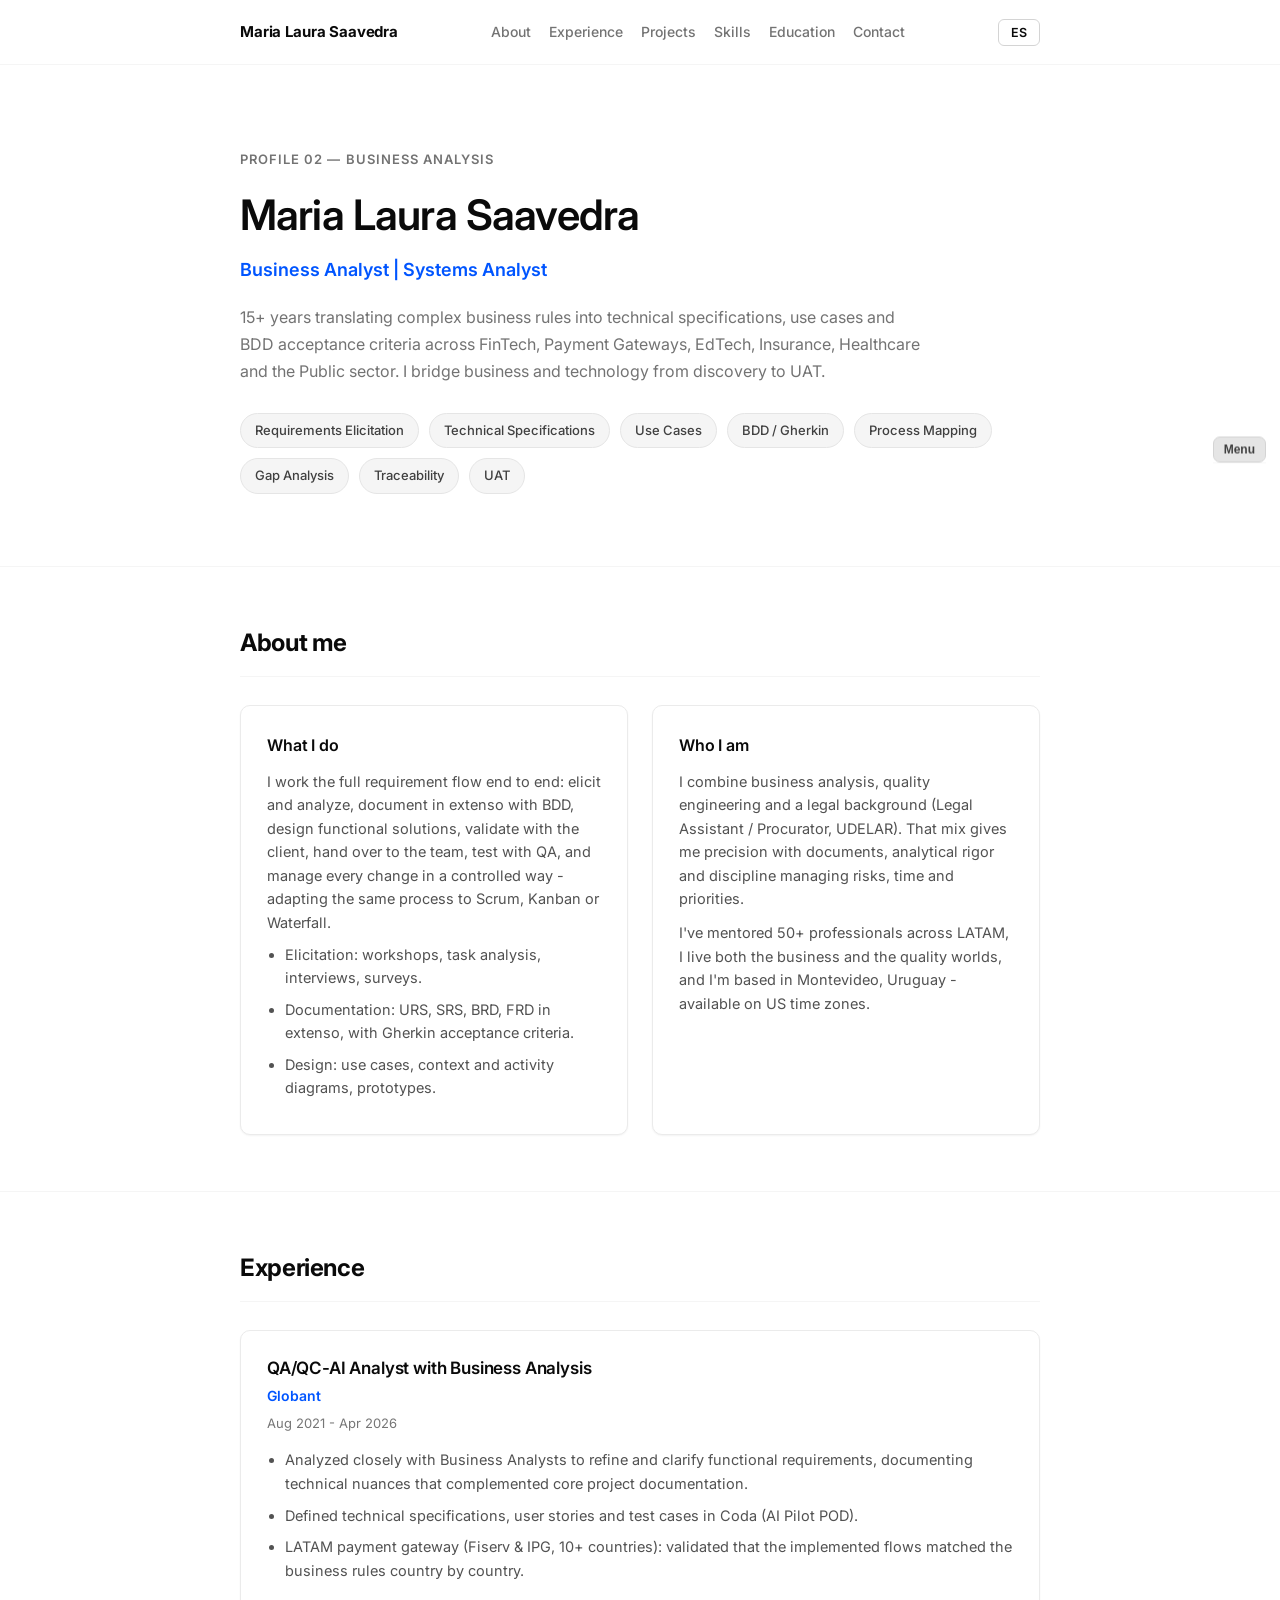
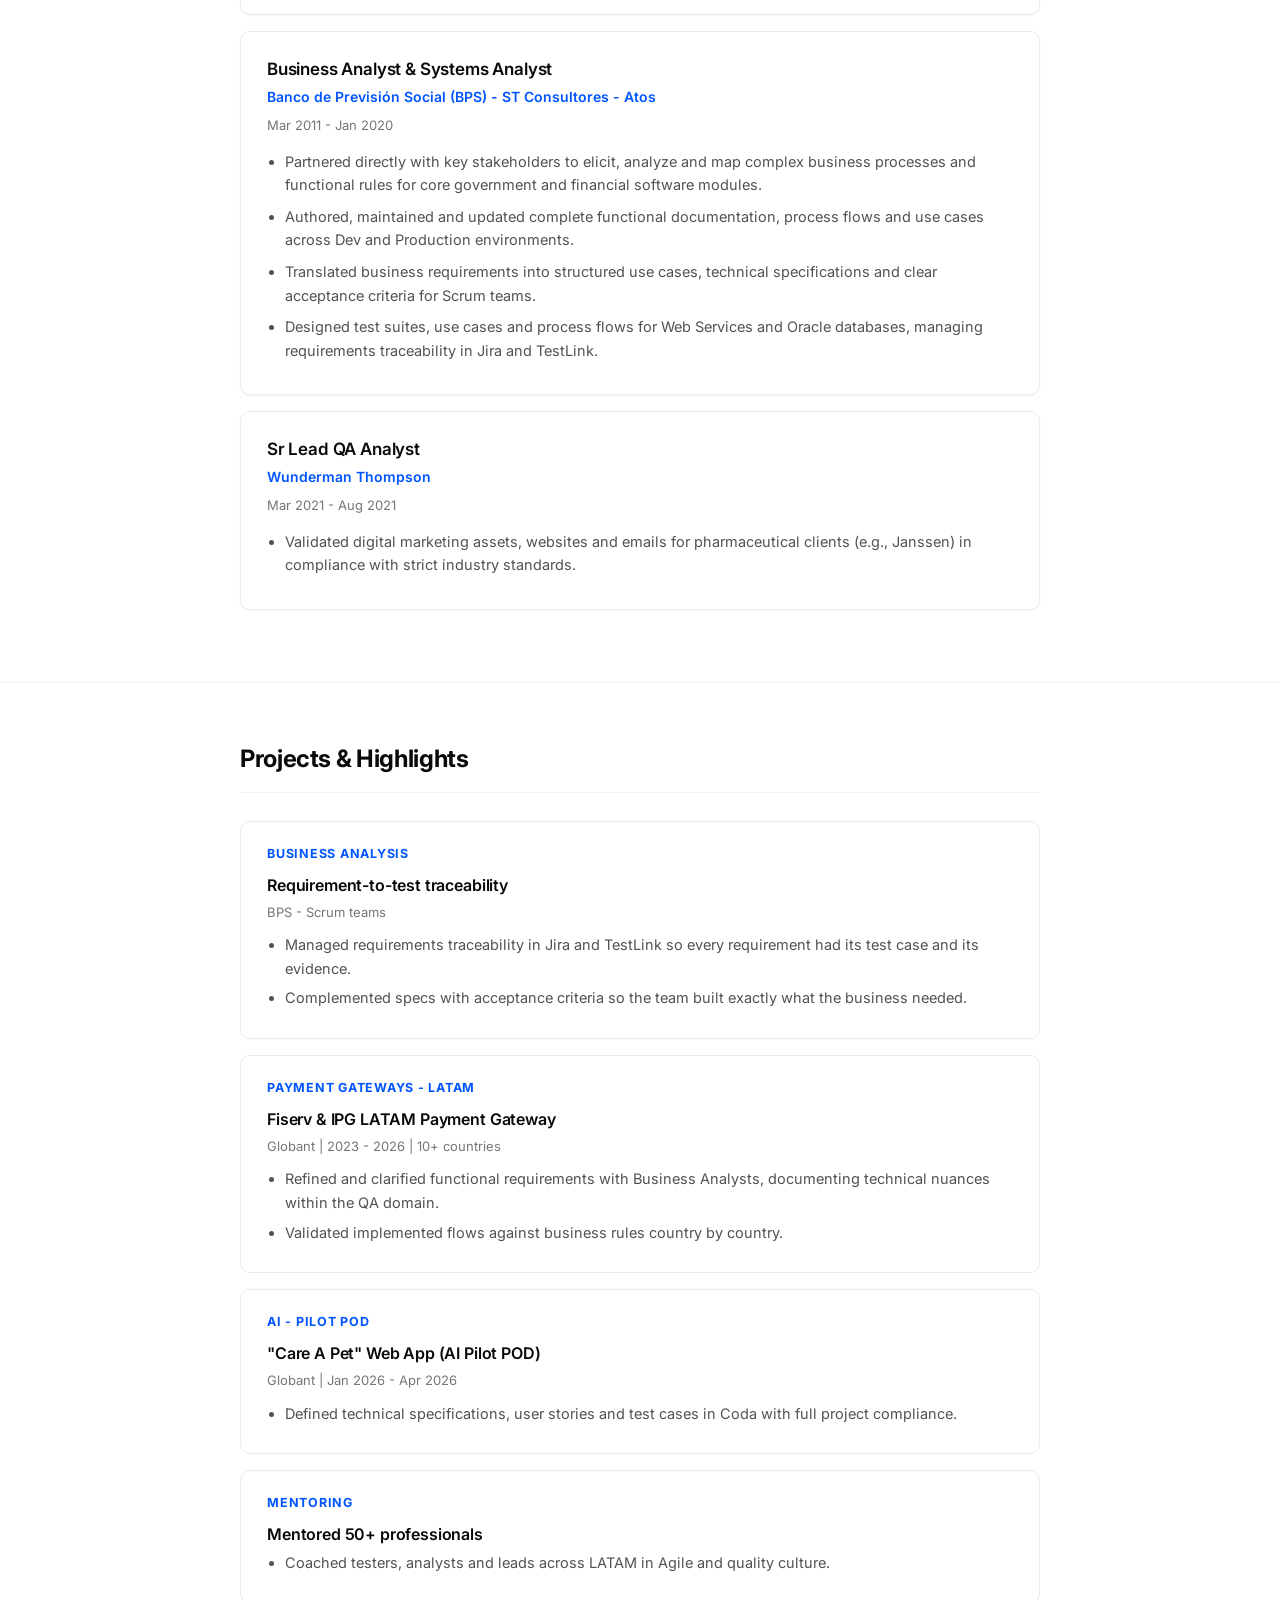
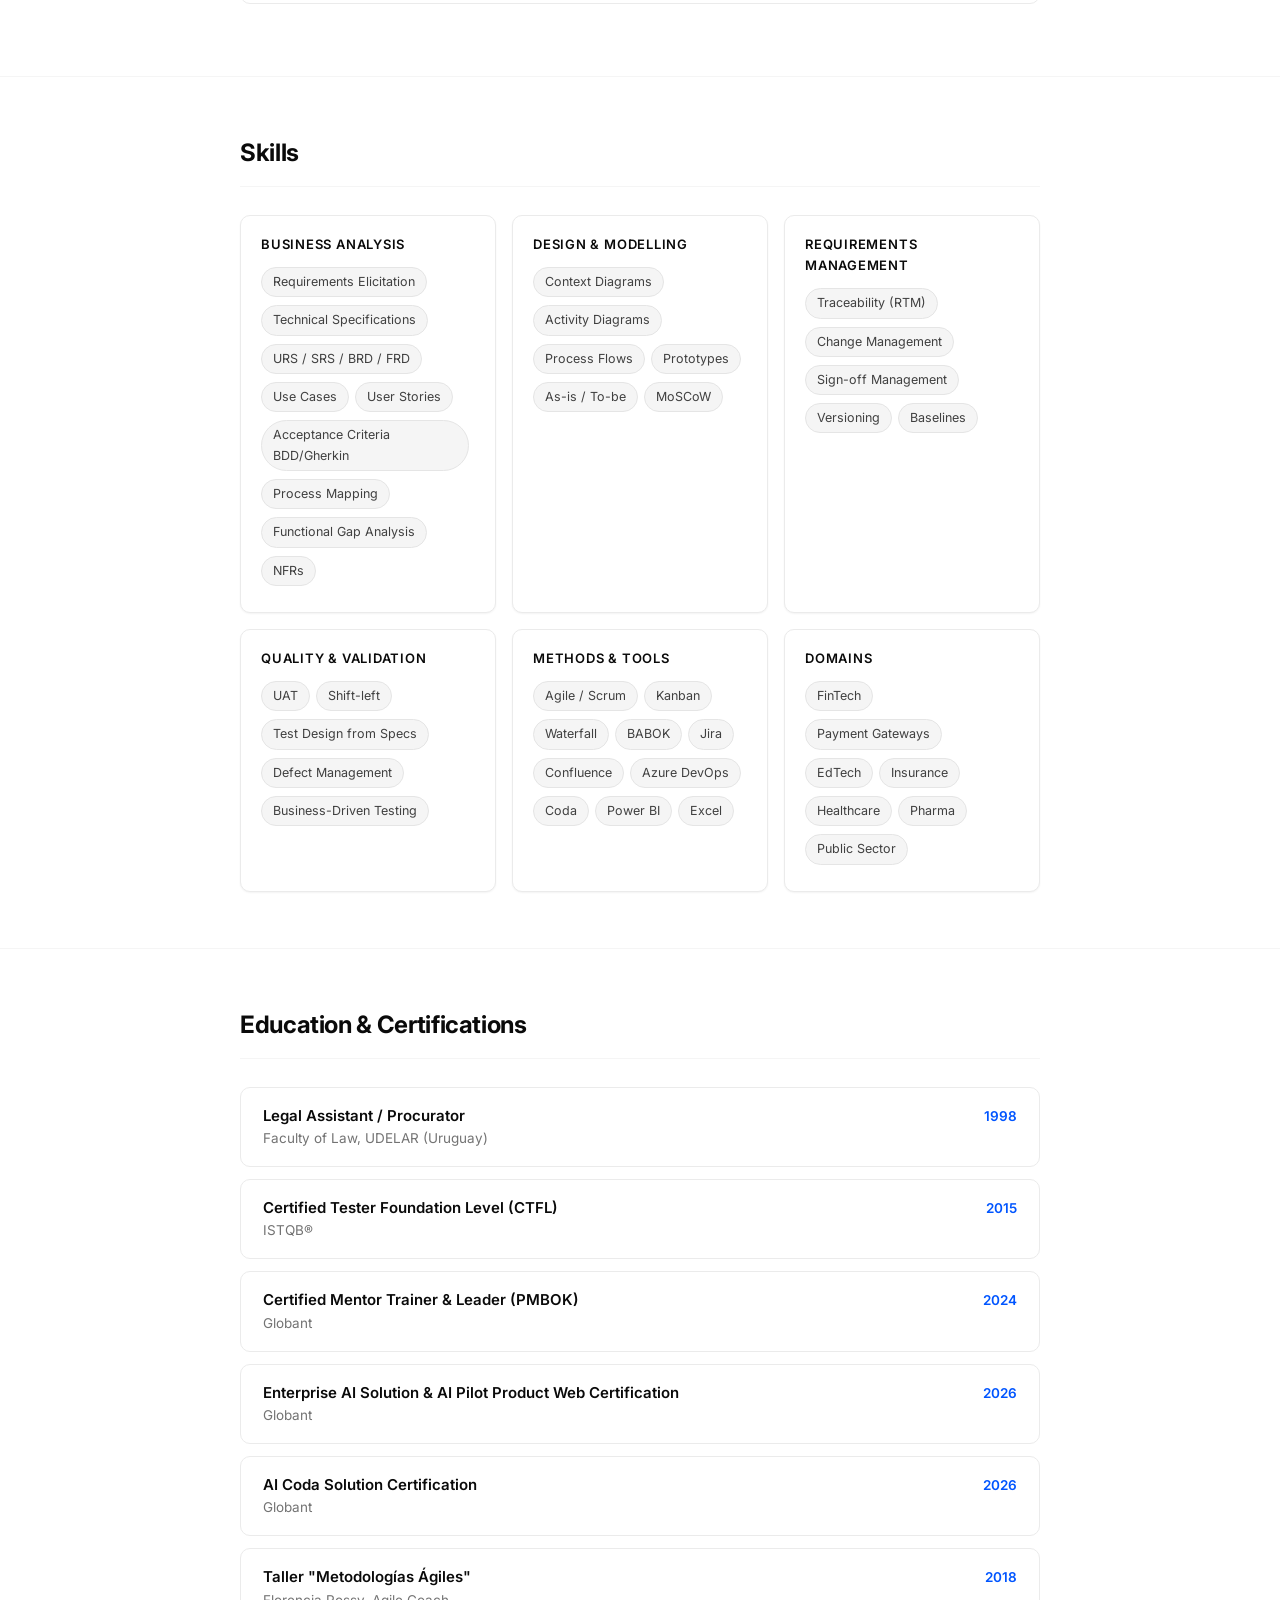
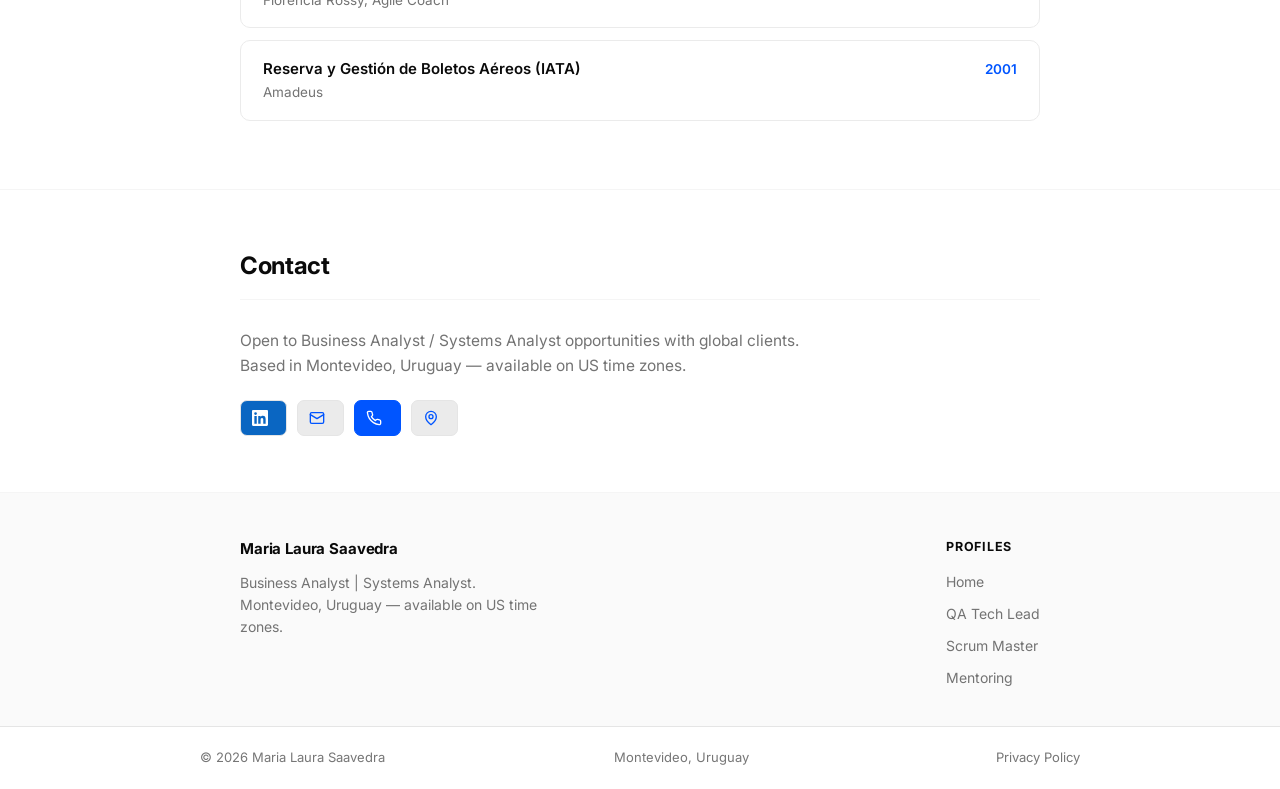
==== ba.html @ e7f3c7e1 "Portfolio: nueva web (rediseño Yrkan, nav flotante, privacy policy)" ====
<!DOCTYPE html>
<html lang="en">
<head>
<meta charset="UTF-8">
<meta name="viewport" content="width=device-width, initial-scale=1.0">
<title>Maria Laura Saavedra - Business Analyst</title>
<meta name="description" content="Business Analyst &amp; Systems Analyst with 15+ years. Requirements elicitation, technical specifications, use cases, BDD acceptance criteria, process mapping. FinTech, insurance, public sector.">
<link rel="preconnect" href="https://fonts.googleapis.com">
<link rel="preconnect" href="https://fonts.gstatic.com" crossorigin>
<link href="https://fonts.googleapis.com/css2?family=Inter:wght@400;500;600;700;800&display=swap" rel="stylesheet">
<link rel="stylesheet" href="styles.css">
</head>
<body>

<nav>
  <div class="container">
    <a class="logo" href="index.html">Maria Laura Saavedra</a>
    <div class="nav-links">
      <a href="#about"><span class="en">About</span><span class="es">Sobre mí</span></a>
      <a href="#experience"><span class="en">Experience</span><span class="es">Experiencia</span></a>
      <a href="#projects"><span class="en">Projects</span><span class="es">Proyectos</span></a>
      <a href="#skills"><span class="en">Skills</span><span class="es">Habilidades</span></a>
      <a href="#education"><span class="en">Education</span><span class="es">Educación</span></a>
      <a href="#contact"><span class="en">Contact</span><span class="es">Contacto</span></a>
    </div>
    <button class="lang-btn" id="langBtn" onclick="toggleLang()">ES</button>
  </div>
</nav>

<header class="hero">
  <div class="container">
    <span class="hero-label en">Profile 02 &mdash; Business Analysis</span>
    <span class="hero-label es">Perfil 02 &mdash; Análisis de Negocio</span>
    <h1>Maria Laura Saavedra</h1>
    <div class="role">Business Analyst | Systems Analyst</div>
    <p class="en">15+ years translating complex business rules into technical specifications, use cases and BDD acceptance criteria across FinTech, Payment Gateways, EdTech, Insurance, Healthcare and the Public sector. I bridge business and technology from discovery to UAT.</p>
    <p class="es">15+ años traduciendo reglas de negocio complejas en especificaciones técnicas, casos de uso y criterios de aceptación BDD en FinTech, Pasarelas de Pago, EdTech, Seguros, Salud y Sector Público. Soy el puente entre el negocio y la tecnología, del discovery a la UAT.</p>
    <div class="chips">
      <span class="chip">Requirements Elicitation</span>
      <span class="chip">Technical Specifications</span>
      <span class="chip">Use Cases</span>
      <span class="chip">BDD / Gherkin</span>
      <span class="chip">Process Mapping</span>
      <span class="chip">Gap Analysis</span>
      <span class="chip">Traceability</span>
      <span class="chip">UAT</span>
    </div>
  </div>
</header>

<section id="about">
  <div class="container">
    <h2 class="en">About me</h2><h2 class="es">Sobre mí</h2>
    <div class="about-grid">
      <div class="about-card">
        <h3 class="en">What I do</h3><h3 class="es">Qué hago</h3>
        <p class="en">I work the full requirement flow end to end: elicit and analyze, document in extenso with BDD, design functional solutions, validate with the client, hand over to the team, test with QA, and manage every change in a controlled way - adapting the same process to Scrum, Kanban or Waterfall.</p>
        <p class="es">Trabajo el flujo completo del requisito: elicito y analizo, documento en extenso con BDD, diseño soluciones funcionales, valido con el cliente, entrego al equipo, pruebo con QA y gestiono cada cambio de forma controlada - adaptando el proceso a Scrum, Kanban o Waterfall.</p>
        <ul>
          <li class="en">Elicitation: workshops, task analysis, interviews, surveys.</li>
          <li class="es">Elicitación: workshops, task analysis, entrevistas, encuestas.</li>
          <li class="en">Documentation: URS, SRS, BRD, FRD in extenso, with Gherkin acceptance criteria.</li>
          <li class="es">Documentación: URS, SRS, BRD, FRD en extenso, con criterios de aceptación Gherkin.</li>
          <li class="en">Design: use cases, context and activity diagrams, prototypes.</li>
          <li class="es">Diseño: casos de uso, diagramas de contexto y actividad, prototipos.</li>
        </ul>
      </div>
      <div class="about-card">
        <h3 class="en">Who I am</h3><h3 class="es">Quién soy</h3>
        <p class="en">I combine business analysis, quality engineering and a legal background (Legal Assistant / Procurator, UDELAR). That mix gives me precision with documents, analytical rigor and discipline managing risks, time and priorities.</p>
        <p class="es">Combino análisis de negocio, ingeniería de calidad y formación legal (Asistente / Procurador, UDELAR). Esa mezcla me da precisión con la documentación, rigor analítico y disciplina para gestionar riesgos, tiempos y prioridades.</p>
        <p class="en" style="margin-top:10px;">I've mentored 50+ professionals across LATAM, I live both the business and the quality worlds, and I'm based in Montevideo, Uruguay - available on US time zones.</p>
        <p class="es" style="margin-top:10px;">He mentorado a 50+ profesionales en LATAM, vivo los mundos del negocio y de la calidad, y estoy en Montevideo, Uruguay - disponible en horarios de EE.UU.</p>
      </div>
    </div>
  </div>
</section>

<section id="experience">
  <div class="container">
    <h2 class="en">Experience</h2><h2 class="es">Experiencia</h2>

    <div class="job">
      <h3 class="en">QA/QC-AI Analyst with Business Analysis</h3><h3 class="es">QA/QC-AI Analyst con Análisis de Negocio</h3>
      <div class="co">Globant</div>
      <div class="date">Aug 2021 - Apr 2026</div>
      <ul>
        <li class="en">Analyzed closely with Business Analysts to refine and clarify functional requirements, documenting technical nuances that complemented core project documentation.</li>
        <li class="es">Analicé junto a los Business Analysts para refinar y clarificar requisitos funcionales, documentando matices técnicos que complementaban la documentación central del proyecto.</li>
        <li class="en">Defined technical specifications, user stories and test cases in Coda (AI Pilot POD).</li>
        <li class="es">Definí especificaciones técnicas, user stories y casos de prueba en Coda (AI Pilot POD).</li>
        <li class="en">LATAM payment gateway (Fiserv &amp; IPG, 10+ countries): validated that the implemented flows matched the business rules country by country.</li>
        <li class="es">Pasarela de pagos LATAM (Fiserv &amp; IPG, 10+ países): validé que los flujos implementados coincidieran con las reglas de negocio país por país.</li>
      </ul>
    </div>

    <div class="job">
      <h3 class="en">Business Analyst &amp; Systems Analyst</h3><h3 class="es">Business Analyst &amp; Systems Analyst</h3>
      <div class="co">Banco de Previsi&oacute;n Social (BPS) - ST Consultores - Atos</div>
      <div class="date">Mar 2011 - Jan 2020</div>
      <ul>
        <li class="en">Partnered directly with key stakeholders to elicit, analyze and map complex business processes and functional rules for core government and financial software modules.</li>
        <li class="es">Trabajé directamente con stakeholders clave para elicitar, analizar y mapear procesos de negocio y reglas funcionales de módulos core gubernamentales y financieros.</li>
        <li class="en">Authored, maintained and updated complete functional documentation, process flows and use cases across Dev and Production environments.</li>
        <li class="es">Redacté, mantuve y actualicé documentación funcional completa, flujos de proceso y casos de uso en ambientes de Desarrollo y Producción.</li>
        <li class="en">Translated business requirements into structured use cases, technical specifications and clear acceptance criteria for Scrum teams.</li>
        <li class="es">Traduje requisitos de negocio en casos de uso estructurados, especificaciones técnicas y criterios de aceptación claros para equipos Scrum.</li>
        <li class="en">Designed test suites, use cases and process flows for Web Services and Oracle databases, managing requirements traceability in Jira and TestLink.</li>
        <li class="es">Diseñé suites de pruebas, casos de uso y flujos para Web Services y Oracle, gestionando la trazabilidad de requisitos en Jira y TestLink.</li>
      </ul>
    </div>

    <div class="job">
      <h3 class="en">Sr Lead QA Analyst</h3><h3 class="es">Sr Lead QA Analyst</h3>
      <div class="co">Wunderman Thompson</div>
      <div class="date">Mar 2021 - Aug 2021</div>
      <ul>
        <li class="en">Validated digital marketing assets, websites and emails for pharmaceutical clients (e.g., Janssen) in compliance with strict industry standards.</li>
        <li class="es">Validé assets de marketing digital, sitios y emails para clientes farmacéuticos (ej. Janssen) cumpliendo estándares estrictos de la industria.</li>
      </ul>
    </div>
  </div>
</section>

<section id="projects">
  <div class="container">
    <h2 class="en">Projects &amp; Highlights</h2><h2 class="es">Proyectos y logros</h2>

    <div class="proj">
      <div class="tag en">Business Analysis</div><div class="tag es">Análisis de negocio</div>
      <h3 class="en">Requirement-to-test traceability</h3><h3 class="es">Trazabilidad requisito-prueba</h3>
      <div class="meta en">BPS - Scrum teams</div><div class="meta es">BPS - equipos Scrum</div>
      <ul>
        <li class="en">Managed requirements traceability in Jira and TestLink so every requirement had its test case and its evidence.</li>
        <li class="es">Gestioné la trazabilidad de requisitos en Jira y TestLink para que cada requisito tuviera su caso de prueba y su evidencia.</li>
        <li class="en">Complemented specs with acceptance criteria so the team built exactly what the business needed.</li>
        <li class="es">Complementé las especificaciones con criterios de aceptación para que el equipo construyera exactamente lo que el negocio necesitaba.</li>
      </ul>
    </div>

    <div class="proj">
      <div class="tag en">Payment Gateways - LATAM</div><div class="tag es">Pasarelas de Pago - LATAM</div>
      <h3>Fiserv &amp; IPG LATAM Payment Gateway</h3>
      <div class="meta en">Globant | 2023 - 2026 | 10+ countries</div><div class="meta es">Globant | 2023 - 2026 | 10+ países</div>
      <ul>
        <li class="en">Refined and clarified functional requirements with Business Analysts, documenting technical nuances within the QA domain.</li>
        <li class="es">Refiné y clarifiqué requisitos funcionales con los Business Analysts, documentando matices técnicos desde el dominio QA.</li>
        <li class="en">Validated implemented flows against business rules country by country.</li>
        <li class="es">Validé los flujos implementados contra las reglas de negocio país por país.</li>
      </ul>
    </div>

    <div class="proj">
      <div class="tag en">AI - Pilot POD</div><div class="tag es">IA - Pilot POD</div>
      <h3>"Care A Pet" Web App (AI Pilot POD)</h3>
      <div class="meta en">Globant | Jan 2026 - Apr 2026</div><div class="meta es">Globant | Ene 2026 - Abr 2026</div>
      <ul>
        <li class="en">Defined technical specifications, user stories and test cases in Coda with full project compliance.</li>
        <li class="es">Definí especificaciones técnicas, user stories y casos de prueba en Coda con compliance completo del proyecto.</li>
      </ul>
    </div>

    <div class="proj">
      <div class="tag en">Mentoring</div><div class="tag es">Mentoría</div>
      <h3 class="en">Mentored 50+ professionals</h3><h3 class="es">50+ profesionales mentorados</h3>
      <ul>
        <li class="en">Coached testers, analysts and leads across LATAM in Agile and quality culture.</li>
        <li class="es">Coaché testers, analistas y líderes en LATAM en cultura Agile y de calidad.</li>
      </ul>
    </div>
  </div>
</section>

<section id="skills">
  <div class="container">
    <h2 class="en">Skills</h2><h2 class="es">Habilidades</h2>
    <div class="skills-grid">
      <div class="skill-card">
        <h3 class="en">Business Analysis</h3><h3 class="es">Análisis de negocio</h3>
        <span>Requirements Elicitation</span><span>Technical Specifications</span><span>URS / SRS / BRD / FRD</span><span>Use Cases</span><span>User Stories</span><span>Acceptance Criteria BDD/Gherkin</span><span>Process Mapping</span><span>Functional Gap Analysis</span><span>NFRs</span>
      </div>
      <div class="skill-card">
        <h3 class="en">Design &amp; Modelling</h3><h3 class="es">Diseño y modelado</h3>
        <span>Context Diagrams</span><span>Activity Diagrams</span><span>Process Flows</span><span>Prototypes</span><span>As-is / To-be</span><span>MoSCoW</span>
      </div>
      <div class="skill-card">
        <h3 class="en">Requirements Management</h3><h3 class="es">Gestión de requisitos</h3>
        <span>Traceability (RTM)</span><span>Change Management</span><span>Sign-off Management</span><span>Versioning</span><span>Baselines</span>
      </div>
      <div class="skill-card">
        <h3 class="en">Quality &amp; Validation</h3><h3 class="es">Calidad y validación</h3>
        <span>UAT</span><span>Shift-left</span><span>Test Design from Specs</span><span>Defect Management</span><span>Business-Driven Testing</span>
      </div>
      <div class="skill-card">
        <h3 class="en">Methods &amp; Tools</h3><h3 class="es">Métodos y herramientas</h3>
        <span>Agile / Scrum</span><span>Kanban</span><span>Waterfall</span><span>BABOK</span><span>Jira</span><span>Confluence</span><span>Azure DevOps</span><span>Coda</span><span>Power BI</span><span>Excel</span>
      </div>
      <div class="skill-card">
        <h3 class="en">Domains</h3><h3 class="es">Dominios</h3>
        <span>FinTech</span><span>Payment Gateways</span><span>EdTech</span><span>Insurance</span><span>Healthcare</span><span>Pharma</span><span>Public Sector</span>
      </div>
    </div>
  </div>
</section>

<section id="education">
  <div class="container">
    <h2 class="en">Education &amp; Certifications</h2><h2 class="es">Educación y certificaciones</h2>
    <div class="edu">
      <div><div class="name">Legal Assistant / Procurator</div><div class="detail en">Faculty of Law, UDELAR (Uruguay)</div><div class="detail es">Facultad de Derecho, UDELAR (Uruguay)</div></div>
      <div class="date">1998</div>
    </div>
    <div class="edu">
      <div><div class="name">Certified Tester Foundation Level (CTFL)</div><div class="detail">ISTQB&reg;</div></div>
      <div class="date">2015</div>
    </div>
    <div class="edu">
      <div><div class="name">Certified Mentor Trainer &amp; Leader (PMBOK)</div><div class="detail">Globant</div></div>
      <div class="date">2024</div>
    </div>
    <div class="edu">
      <div><div class="name">Enterprise AI Solution &amp; AI Pilot Product Web Certification</div><div class="detail">Globant</div></div>
      <div class="date">2026</div>
    </div>
    <div class="edu">
      <div><div class="name">AI Coda Solution Certification</div><div class="detail">Globant</div></div>
      <div class="date">2026</div>
    </div>
    <div class="edu">
      <div><div class="name">Taller "Metodolog&iacute;as &Aacute;giles"</div><div class="detail">Florencia Rossy, Agile Coach</div></div>
      <div class="date">2018</div>
    </div>
    <div class="edu">
      <div><div class="name">Reserva y Gesti&oacute;n de Boletos A&eacute;reos (IATA)</div><div class="detail">Amadeus</div></div>
      <div class="date">2001</div>
    </div>
  </div>
</section>

<section id="contact" class="contact">
  <div class="container">
    <h2 class="en">Contact</h2><h2 class="es">Contacto</h2>
    <p class="en">Open to Business Analyst / Systems Analyst opportunities with global clients.<br>Based in Montevideo, Uruguay &mdash; available on US time zones.</p>
    <p class="es">Disponible para oportunidades de Business Analyst / Systems Analyst con clientes globales.<br>Vivo en Montevideo, Uruguay &mdash; disponible en horarios de EE.UU.</p>
    <div class="contact-row">
      <a class="citem linkedin" href="https://www.linkedin.com/in/maria-laura-saavedra-rodriguez-45029432/" target="_blank" rel="noopener" title="LinkedIn" aria-label="LinkedIn"><svg class="btn-icon" viewBox="0 0 24 24" fill="currentColor" aria-hidden="true"><path d="M20.45 20.45h-3.55v-5.57c0-1.33-.03-3.04-1.85-3.04-1.86 0-2.14 1.45-2.14 2.94v5.67H9.36V9h3.41v1.56h.05c.47-.9 1.63-1.85 3.36-1.85 3.6 0 4.27 2.37 4.27 5.45v6.29zM5.34 7.43a2.06 2.06 0 1 1 0-4.12 2.06 2.06 0 0 1 0 4.12zM7.12 20.45H3.55V9h3.57v11.45zM22.22 0H1.77C.79 0 0 .77 0 1.72v20.55C0 23.23.79 24 1.77 24h20.45c.98 0 1.78-.77 1.78-1.73V1.72C24 .77 23.2 0 22.22 0z"/></svg></a>
      <a class="citem icon" href="mailto:saalaura@gmail.com" title="saalaura@gmail.com" aria-label="Email"><svg class="btn-icon" viewBox="0 0 24 24" fill="none" stroke="currentColor" stroke-width="2" stroke-linecap="round" stroke-linejoin="round" aria-hidden="true"><rect x="2" y="4" width="20" height="16" rx="2"/><path d="m22 7-10 6L2 7"/></svg></a>
      <a class="citem icon blue" href="tel:+59897496335" title="+598 97 496 335" aria-label="Phone"><svg class="btn-icon" viewBox="0 0 24 24" fill="none" stroke="currentColor" stroke-width="2" stroke-linecap="round" stroke-linejoin="round" aria-hidden="true"><path d="M22 16.92v3a2 2 0 0 1-2.18 2 19.79 19.79 0 0 1-8.63-3.07 19.5 19.5 0 0 1-6-6 19.79 19.79 0 0 1-3.07-8.67A2 2 0 0 1 4.11 2h3a2 2 0 0 1 2 1.72c.13.96.36 1.9.7 2.81a2 2 0 0 1-.45 2.11L8.09 9.91a16 16 0 0 0 6 6l1.27-1.27a2 2 0 0 1 2.11-.45c.91.34 1.85.57 2.81.7A2 2 0 0 1 22 16.92z"/></svg></a>
      <a class="citem icon" href="https://www.google.com/maps/search/Montevideo,+Uruguay" target="_blank" rel="noopener" title="Montevideo, Uruguay" aria-label="Location"><svg class="btn-icon" viewBox="0 0 24 24" fill="none" stroke="currentColor" stroke-width="2" stroke-linecap="round" stroke-linejoin="round" aria-hidden="true"><path d="M20 10c0 6-8 12-8 12s-8-6-8-12a8 8 0 0 1 16 0Z"/><circle cx="12" cy="10" r="3"/></svg></a>
    </div>
  </div>
</section>

<footer>
  <div class="footer-grid">
    <div class="footer-brand">
      <div class="footer-logo">Maria Laura Saavedra</div>
      <p class="footer-desc">Business Analyst | Systems Analyst.<br>Montevideo, Uruguay &mdash; available on US time zones.</p>
    </div>
    <div class="footer-col">
      <div class="footer-col-heading"><span class="en">Profiles</span><span class="es">Perfiles</span></div>
      <a href="index.html"><span class="en">Home</span><span class="es">Inicio</span></a>
      <a href="qa-lead.html"><span class="en">QA Tech Lead</span><span class="es">QA Tech Lead</span></a>
      <a href="scrum-master.html"><span class="en">Scrum Master</span><span class="es">Scrum Master</span></a>
      <a href="mentoring.html"><span class="en">Mentoring</span><span class="es">Mentoría</span></a>
    </div>
  </div>
    </div>
  </div>
  <div class="footer-bottom">
    <div class="footer-bottom-inner">
      <span>&copy; <span id="year"></span> Maria Laura Saavedra</span>
      <span>Montevideo, Uruguay</span>
      <div class="footer-bottom-links">
        <a href="privacy.html"><span class="en">Privacy Policy</span><span class="es">Política de privacidad</span></a>
      </div>
    </div>
  </div>
</footer>

<script>
  document.getElementById('year').textContent = new Date().getFullYear();
  function toggleLang() {
    document.body.classList.toggle('es');
    document.getElementById('langBtn').textContent = document.body.classList.contains('es') ? 'EN' : 'ES';
  }
  document.getElementById('floatToggle').addEventListener('click', function () {
    document.getElementById('floatPanel').classList.toggle('open');
  });
</script>
<nav class="float-nav" aria-label="Quick nav">
  <button class="float-toggle" id="floatToggle" aria-label="Menu"><span class="en">Menu</span><span class="es">Menú</span></button>
  <div class="float-panel" id="floatPanel">
    <a href="index.html"><span class="en">Home</span><span class="es">Inicio</span></a>
    <a href="qa-lead.html">QA</a>
    <a href="ba.html">BA</a>
    <a href="scrum-master.html">SM</a>
    <a href="mentoring.html"><span class="en">Mentoring</span><span class="es">Mentoría</span></a>
  </div>
</nav>
</body>
</html>
---- styles.css ----
:root {
  --ink: #0a0a0a;
  --ink-90: #1a1a1a;
  --ink-80: #2d2d2d;
  --ink-70: #404040;
  --ink-60: #525252;
  --ink-50: #737373;
  --ink-40: #767676;
  --ink-30: #d4d4d4;
  --ink-20: #e5e5e5;
  --ink-15: #ebebeb;
  --ink-10: #f5f5f5;
  --ink-5: #fafafa;
  --white: #ffffff;
  --accent: #0055ff;
  --accent-hover: #0044dd;
  --max-width: 880px;
  --radius: 10px;
  --shadow-sm: 0 1px 2px 0 rgb(0 0 0 / 0.05);
  --shadow-md: 0 4px 6px -1px rgb(0 0 0 / 0.06);
  --shadow-lg: 0 10px 20px -4px rgb(0 0 0 / 0.08);
  --transition-fast: 150ms cubic-bezier(0.4, 0, 0.2, 1);
  --transition-base: 250ms cubic-bezier(0.4, 0, 0.2, 1);
}
* { margin: 0; padding: 0; box-sizing: border-box; }
html { scroll-behavior: smooth; -webkit-font-smoothing: antialiased; }
body {
  font-family: 'Inter', -apple-system, BlinkMacSystemFont, 'Segoe UI', Roboto, sans-serif;
  font-weight: 400;
  line-height: 1.625;
  color: var(--ink-80);
  background: var(--white);
  min-height: 100vh;
}
.container { max-width: var(--max-width); margin: 0 auto; padding: 0 40px; }

/* LANG TOGGLE */
.es { display: none !important; }
body.es .es { display: inline !important; }
body.es .en { display: none !important; }
body.es .en-only { display: none !important; }
body.es .es-only { display: inline !important; }
.es-only { display: none !important; }

/* NAV */
nav { position: sticky; top: 0; background: rgba(255,255,255,0.92); backdrop-filter: blur(8px); border-bottom: 1px solid var(--ink-10); z-index: 100; }
nav .container { display: flex; align-items: center; justify-content: space-between; height: 64px; gap: 12px; }
.logo { font-weight: 700; font-size: 15px; color: var(--ink); text-decoration: none; letter-spacing: -0.01em; }
.logo:hover { color: var(--accent); }
.nav-links { display: flex; align-items: center; gap: 18px; }
.nav-links a { color: var(--ink-50); text-decoration: none; font-size: 14px; font-weight: 500; transition: color var(--transition-fast); }
.nav-links a:hover { color: var(--ink); }
.nav-link-btn { color: var(--ink-50); text-decoration: none; font-size: 14px; font-weight: 500; transition: color var(--transition-fast); }
.nav-link-btn:hover { color: var(--accent); }
.lang-btn {
  background: transparent;
  color: var(--ink);
  border: 1px solid var(--ink-30);
  padding: 5px 12px;
  border-radius: 6px;
  font-family: inherit;
  font-weight: 600;
  font-size: 12.5px;
  letter-spacing: 0.02em;
  cursor: pointer;
  white-space: nowrap;
  transition: all var(--transition-fast);
}
.lang-btn:hover { border-color: var(--ink); }

/* HERO */
.hero { padding: 84px 0 72px; background: var(--white); color: var(--ink-80); }
.hero-label {
  display: block;
  font-size: 13px;
  font-weight: 600;
  letter-spacing: 0.08em;
  text-transform: uppercase;
  color: var(--ink-50);
  margin-bottom: 20px;
}
.hero h1 { font-size: clamp(30px, 5vw, 42px); font-weight: 600; line-height: 1.2; letter-spacing: -0.02em; color: var(--ink); margin-bottom: 14px; }
.hero .role { font-size: 18px; font-weight: 600; color: var(--accent); margin-bottom: 20px; }
.hero p { font-size: 16px; line-height: 1.7; color: var(--ink-50); max-width: 680px; }
.hero-proof { display: flex; align-items: center; gap: 20px; margin-top: 28px; flex-wrap: wrap; }
.hero-proof-stats { font-size: 13px; font-weight: 500; letter-spacing: 0.02em; color: var(--ink-40); }
.hero-proof-stats strong { color: var(--ink); font-weight: 600; }
.hero-proof-social { display: flex; gap: 16px; }
.hero-proof-social a { color: var(--ink-30); transition: color var(--transition-fast); display: inline-flex; }
.hero-proof-social a:hover { color: var(--ink); }
.hero .chips { margin-top: 28px; display: flex; flex-wrap: wrap; gap: 10px; }
.chip {
  background: var(--ink-10);
  border: 1px solid var(--ink-20);
  color: var(--ink-70);
  padding: 6px 14px;
  border-radius: 999px;
  font-size: 13px;
  font-weight: 500;
}

/* SECTIONS */
section { padding: 56px 0; border-top: 1px solid var(--ink-10); }
h2 {
  font-size: 24px;
  font-weight: 700;
  letter-spacing: -0.015em;
  color: var(--ink);
  margin-bottom: 28px;
  padding-bottom: 14px;
  border-bottom: 1px solid var(--ink-10);
  display: block;
}

/* ABOUT */
.about-grid { display: grid; grid-template-columns: 1fr 1fr; gap: 24px; }
.about-card { background: var(--white); border: 1px solid var(--ink-15); border-radius: var(--radius); padding: 26px; box-shadow: var(--shadow-sm); }
.about-card h3 { color: var(--ink); font-weight: 600; font-size: 16px; margin-bottom: 12px; letter-spacing: -0.01em; }
.about-card p, .about-card li { font-size: 14.5px; color: var(--ink-60); }
.about-card ul { padding-left: 18px; margin-top: 8px; }
.about-card li { margin-bottom: 8px; }

/* EXPERIENCE */
.job {
  background: var(--white);
  border: 1px solid var(--ink-15);
  border-radius: var(--radius);
  padding: 24px 26px;
  margin-bottom: 16px;
  box-shadow: var(--shadow-sm);
  transition: border-color var(--transition-fast), box-shadow var(--transition-fast);
}
.job:hover { border-color: var(--ink-30); box-shadow: var(--shadow-md); }
.job h3 { font-size: 17px; font-weight: 600; color: var(--ink); letter-spacing: -0.01em; }
.job .co { color: var(--accent); font-weight: 600; font-size: 14px; margin-top: 2px; }
.job .date { color: var(--ink-40); font-size: 13px; margin: 6px 0 14px; }
.job ul { padding-left: 18px; }
.job li { margin-bottom: 8px; font-size: 14.5px; color: var(--ink-60); }

/* PROJECTS */
.proj { background: var(--white); border: 1px solid var(--ink-15); border-radius: var(--radius); padding: 22px 26px; margin-bottom: 16px; transition: border-color var(--transition-fast), box-shadow var(--transition-fast); }
.proj:hover { border-color: var(--ink-30); box-shadow: var(--shadow-md); }
.proj .tag { color: var(--accent); font-weight: 700; font-size: 12.5px; text-transform: uppercase; letter-spacing: 0.06em; }
.proj h3 { color: var(--ink); font-weight: 600; font-size: 16px; margin: 8px 0 4px; letter-spacing: -0.01em; }
.proj .meta { color: var(--ink-40); font-size: 13px; margin-bottom: 10px; }
.proj p, .proj li { font-size: 14.5px; color: var(--ink-60); }
.proj ul { padding-left: 18px; }
.proj li { margin-bottom: 6px; }

/* SKILLS */
.skills-grid { display: grid; grid-template-columns: 1fr 1fr 1fr; gap: 16px; }
.skill-card { background: var(--white); border: 1px solid var(--ink-15); border-radius: var(--radius); padding: 18px 20px; box-shadow: var(--shadow-sm); }
.skill-card h3 { color: var(--ink); font-weight: 600; font-size: 13px; margin-bottom: 12px; text-transform: uppercase; letter-spacing: 0.06em; }
.skill-card span {
  display: inline-block;
  background: var(--ink-10);
  border: 1px solid var(--ink-20);
  color: var(--ink-70);
  padding: 4px 11px;
  border-radius: 999px;
  font-size: 12.5px;
  margin: 0 6px 8px 0;
}

/* EDUCATION */
.edu {
  background: var(--white);
  border: 1px solid var(--ink-15);
  border-radius: var(--radius);
  padding: 16px 22px;
  margin-bottom: 12px;
  display: flex;
  justify-content: space-between;
  align-items: baseline;
  gap: 16px;
  flex-wrap: wrap;
}
.edu .name { font-weight: 600; font-size: 15px; color: var(--ink); }
.edu .detail { color: var(--ink-50); font-size: 13.5px; }
.edu .date { color: var(--accent); font-weight: 600; font-size: 13.5px; white-space: nowrap; }

/* CONTACT */
.contact { background: var(--white); color: var(--ink-80); }
.contact h2 { color: var(--ink); border-bottom-color: var(--ink-10); }
.contact p { color: var(--ink-50); font-size: 15.5px; margin-bottom: 22px; }
.btn-icon { width: 14px; height: 14px; margin-right: 7px; vertical-align: -2px; color: var(--accent); }
.citem.linkedin { background: #0a66c2; padding: 9px 11px; text-decoration: none; }
.citem.linkedin svg { width: 16px; height: 16px; color: var(--white); display: block; }
.citem.linkedin:hover { background: #095eae; }
.citem.icon { padding: 9px 11px; text-decoration: none; }
.citem.icon svg { width: 16px; height: 16px; color: var(--accent); display: block; }
.citem.icon:hover { background: var(--ink-20); }
.citem.blue { background: var(--accent); border-color: var(--accent); }
.citem.blue svg { color: var(--white); }
.citem.blue:hover { background: var(--accent-hover); border-color: var(--accent-hover); }
.contact-row { display: flex; flex-wrap: wrap; align-items: center; gap: 10px; margin-top: 6px; }
.citem {
  display: inline-flex;
  align-items: center;
  gap: 6px;
  background: var(--ink-15);
  border: 1px solid var(--ink-20);
  border-radius: 7px;
  padding: 8px 16px;
  font-size: 13.5px;
}
/* LANDING */
.landing-hero { text-align: center; padding: 100px 0 84px; }
.landing-hero .hero-label { margin-bottom: 16px; }
.landing-hero h1 { font-size: clamp(32px, 5vw, 46px); }
.landing-hero .role { margin-bottom: 20px; }
.landing-hero p { margin: 0 auto; }
.landing-hero .hero-proof { justify-content: center; }
.cards { display: grid; grid-template-columns: 1fr 1fr; gap: 24px; padding: 40px 0 20px; }
.profile-card {
  background: var(--white);
  border: 1px solid var(--ink-15);
  border-radius: 12px;
  padding: 34px 30px;
  text-decoration: none;
  color: var(--ink-80);
  display: block;
  transition: border-color var(--transition-base), box-shadow var(--transition-base), transform var(--transition-base);
}
.profile-card:hover { border-color: var(--ink); transform: translateY(-3px); box-shadow: var(--shadow-lg); }
.profile-card .pc-tag { font-size: 12.5px; font-weight: 700; text-transform: uppercase; letter-spacing: 0.06em; color: var(--accent); }
.profile-card h3 { font-size: 23px; font-weight: 600; color: var(--ink); margin: 10px 0 8px; letter-spacing: -0.015em; }
.profile-card p { font-size: 14.5px; color: var(--ink-50); }
.profile-card .go { color: var(--ink); font-weight: 600; font-size: 14.5px; margin-top: 18px; display: inline-block; transition: color var(--transition-fast); }
.profile-card:hover .go { color: var(--accent); }

footer { border-top: 1px solid var(--ink-10); background: var(--ink-5); color: var(--ink-50); font-size: 13.5px; }
.footer-grid { max-width: var(--max-width); margin: 0 auto; padding: 44px 40px 28px; display: flex; justify-content: space-between; gap: 36px; align-items: flex-start; }
.footer-brand { flex: 1; max-width: 460px; }
.footer-col { flex: 0 0 auto; }
.footer-logo { display: block; font-weight: 700; font-size: 15px; color: var(--ink); text-decoration: none; letter-spacing: -0.01em; margin-bottom: 10px; }
.footer-desc { color: var(--ink-50); font-size: 14px; line-height: 1.6; margin-bottom: 16px; max-width: 320px; }
.footer-col-heading { display: block; font-size: 12.5px; font-weight: 700; text-transform: uppercase; letter-spacing: 0.06em; color: var(--ink); margin-bottom: 14px; }
.footer-col a { display: block; color: var(--ink-50); text-decoration: none; font-size: 14px; margin-bottom: 9px; transition: color var(--transition-fast); }
.footer-col a:hover { color: var(--accent); }
.footer-bottom { border-top: 1px solid var(--ink-20); background: var(--white); padding: 20px 40px; text-align: center; }
.footer-bottom-inner { max-width: var(--max-width); margin: 0 auto; display: flex; justify-content: space-between; align-items: center; gap: 12px; flex-wrap: wrap; font-size: 13px; color: var(--ink-40); }
.footer-bottom-links a { color: var(--ink-40); text-decoration: none; margin-left: 18px; transition: color var(--transition-fast); }
.footer-bottom-links a:hover { color: var(--ink); }

/* FLOAT NAV */
.float-nav {
  position: fixed;
  right: 14px;
  top: 50%;
  transform: translateY(-50%);
  z-index: 100;
  display: flex;
  flex-direction: column;
  align-items: flex-end;
}
.float-toggle {
  background: var(--ink-20);
  border: 1px solid var(--ink-30);
  color: var(--ink-70);
  font-size: 12px;
  font-weight: 600;
  padding: 6px 10px;
  border-radius: 7px;
  cursor: pointer;
  line-height: 1;
  transition: background var(--transition-fast);
}
.float-toggle:hover { background: var(--ink-30); }
.float-panel {
  display: none;
  flex-direction: column;
  gap: 2px;
  margin-top: 8px;
  background: var(--ink-20);
  border: 1px solid var(--ink-30);
  border-radius: 8px;
  padding: 6px;
  box-shadow: 0 10px 30px rgba(0, 0, 0, 0.1);
}
.float-panel.open { display: flex; }
.float-panel a {
  color: var(--ink-70);
  text-decoration: none;
  font-size: 12.5px;
  font-weight: 600;
  padding: 6px 12px;
  border-radius: 6px;
  white-space: nowrap;
  transition: background var(--transition-fast), color var(--transition-fast);
}
.float-panel a:hover { background: var(--accent); color: var(--white); }

/* LEGAL */
.legal { padding: 84px 0; }
.legal h1 { margin: 0 0 6px; }
.legal-meta { color: var(--ink-40); font-size: 13.5px; margin-bottom: 26px; }
.legal-meta a, .legal a { color: var(--accent); text-decoration: none; }
.legal-meta a:hover, .legal a:hover { color: var(--accent-hover); }
.legal p { color: var(--ink-60); font-size: 15.5px; line-height: 1.7; margin-bottom: 16px; }
.legal-back { margin-top: 30px; }

@media (max-width: 760px) {
  .about-grid, .skills-grid, .cards { grid-template-columns: 1fr; }
  .hero h1, .landing-hero h1 { font-size: 28px; }
  .nav-links { gap: 12px; }
  .nav-links a { font-size: 13px; }
  h2 { font-size: 21px; }
  .logo { font-size: 13.5px; }
  section { padding: 44px 0; }
  .footer-grid { grid-template-columns: 1fr; gap: 24px; }
  .footer-bottom-inner { justify-content: center; }
}
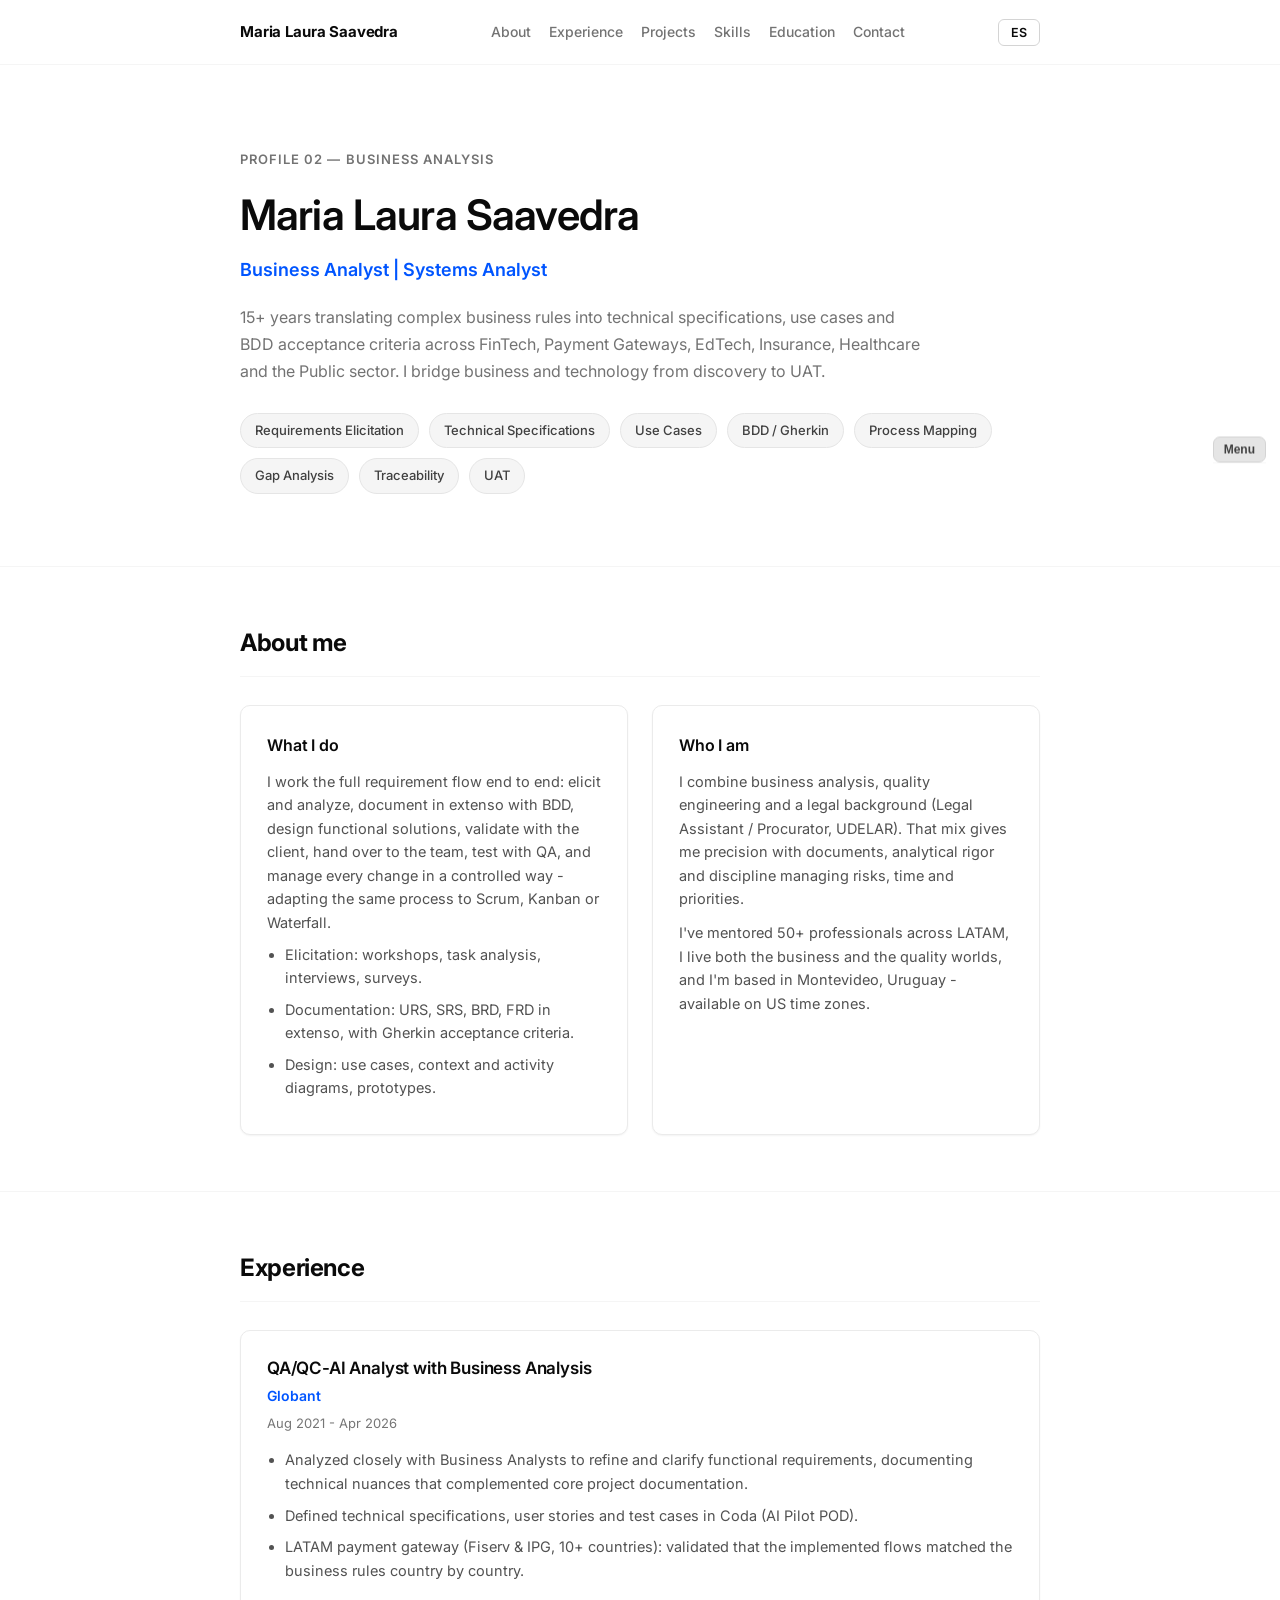
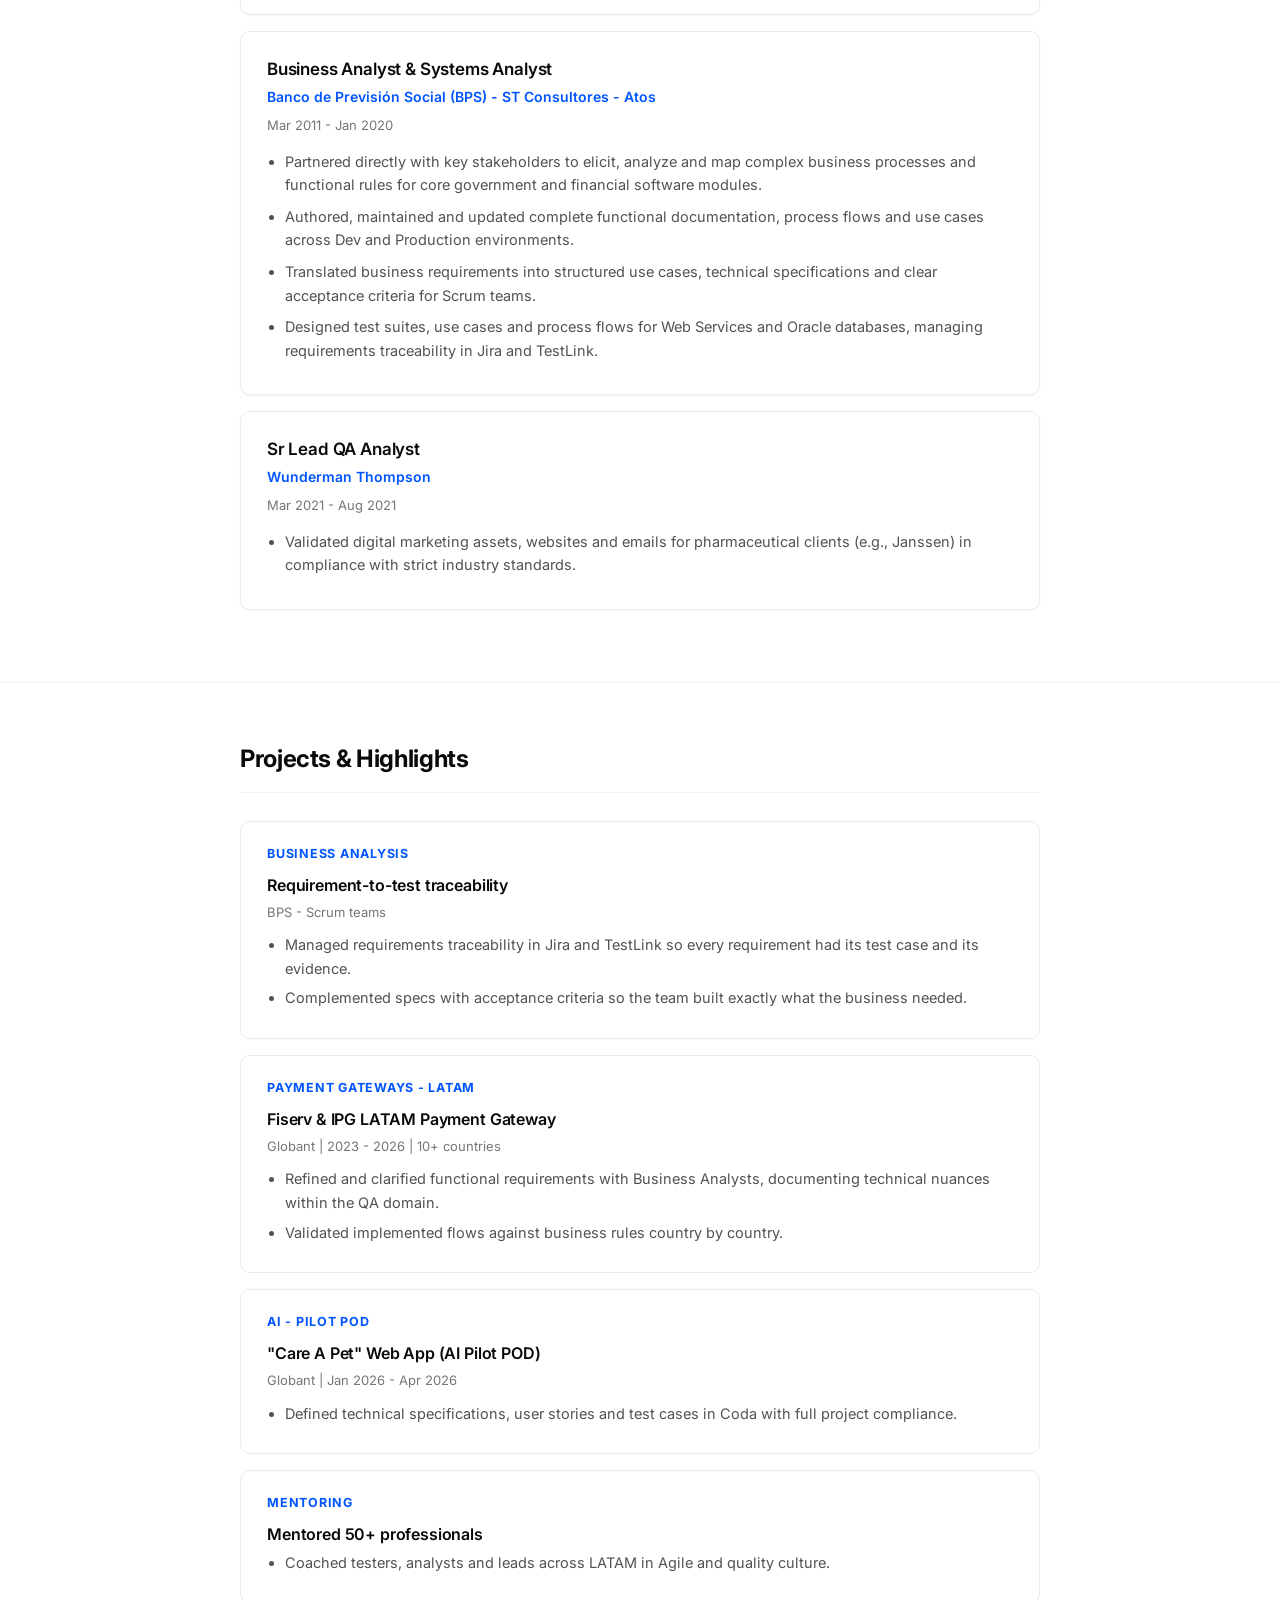
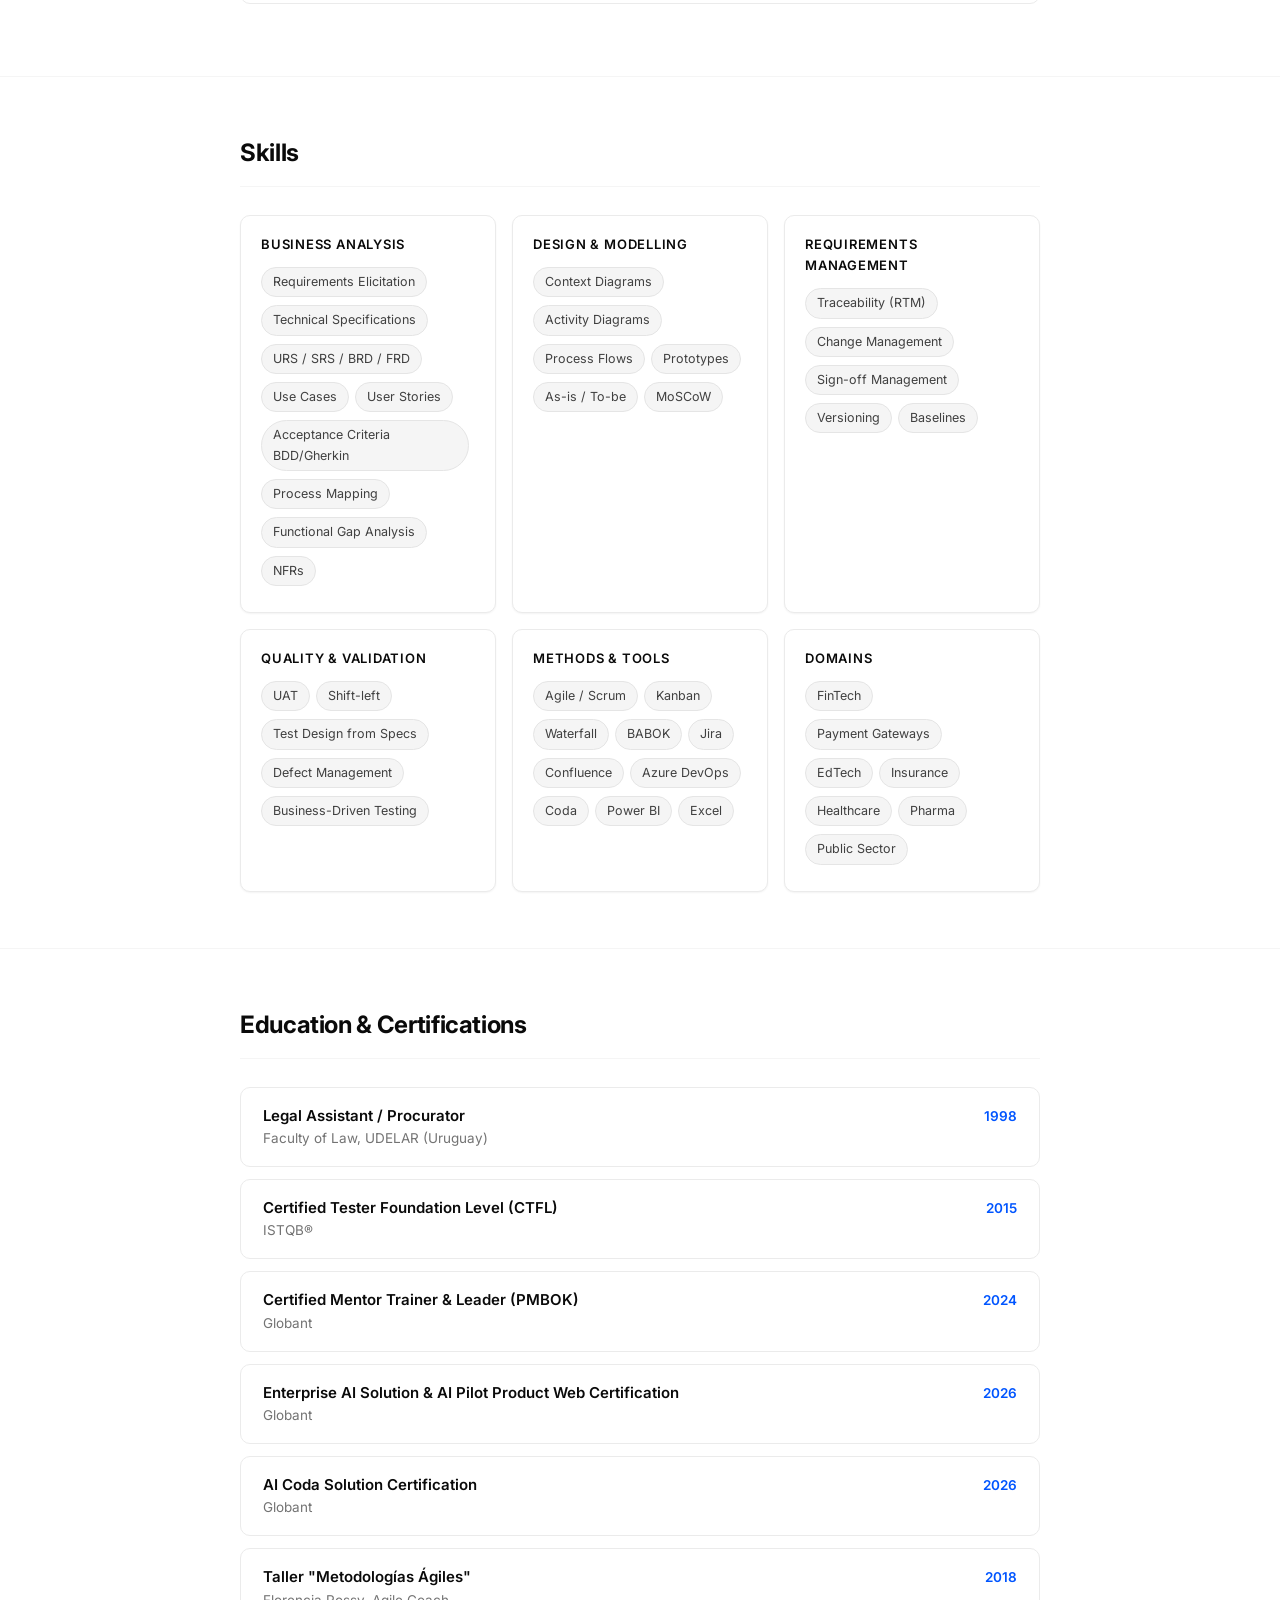
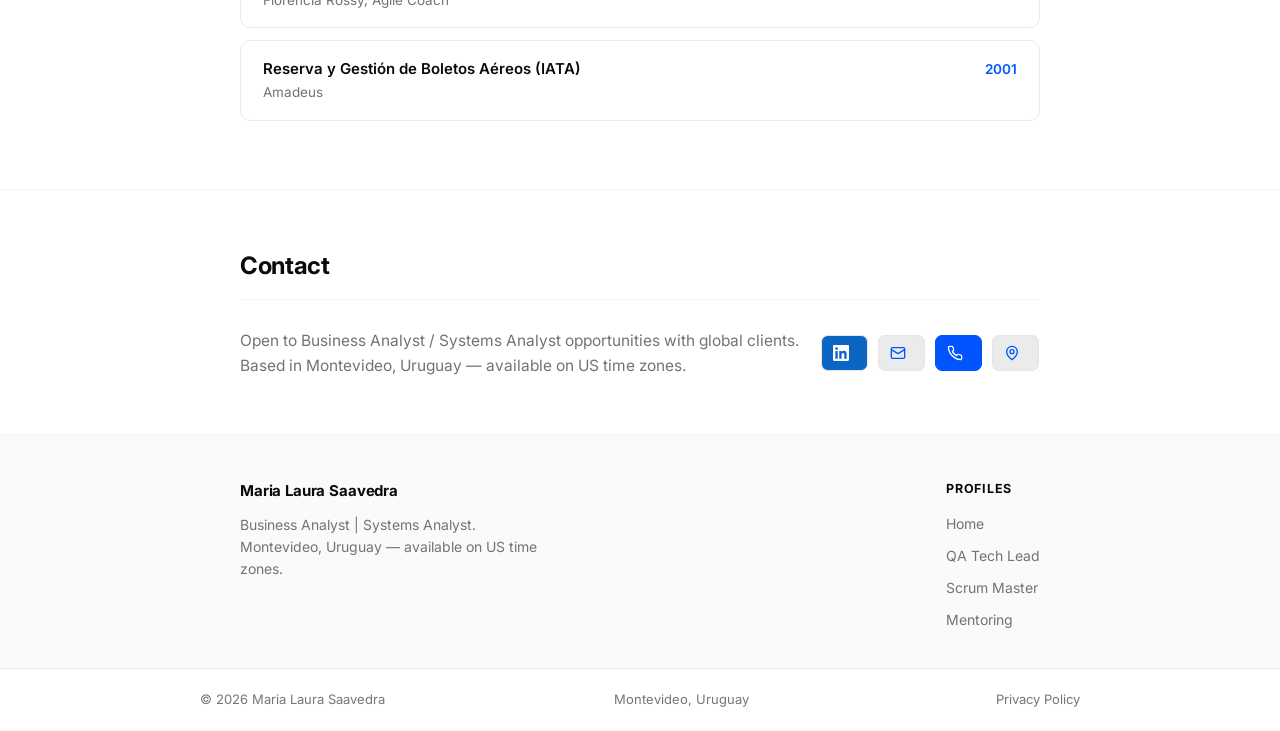
==== commit 3e1c2d23: "Contact: texto e iconos en el mismo row" ====
--- a/ba.html
+++ b/ba.html
@@ -240,13 +240,15 @@
 <section id="contact" class="contact">
   <div class="container">
     <h2 class="en">Contact</h2><h2 class="es">Contacto</h2>
-    <p class="en">Open to Business Analyst / Systems Analyst opportunities with global clients.<br>Based in Montevideo, Uruguay &mdash; available on US time zones.</p>
-    <p class="es">Disponible para oportunidades de Business Analyst / Systems Analyst con clientes globales.<br>Vivo en Montevideo, Uruguay &mdash; disponible en horarios de EE.UU.</p>
-    <div class="contact-row">
+    <div class="contact-info">
+      <p class="en">Open to Business Analyst / Systems Analyst opportunities with global clients.<br>Based in Montevideo, Uruguay &mdash; available on US time zones.</p>
+      <p class="es">Disponible para oportunidades de Business Analyst / Systems Analyst con clientes globales.<br>Vivo en Montevideo, Uruguay &mdash; disponible en horarios de EE.UU.</p>
+      <div class="contact-row">
       <a class="citem linkedin" href="https://www.linkedin.com/in/maria-laura-saavedra-rodriguez-45029432/" target="_blank" rel="noopener" title="LinkedIn" aria-label="LinkedIn"><svg class="btn-icon" viewBox="0 0 24 24" fill="currentColor" aria-hidden="true"><path d="M20.45 20.45h-3.55v-5.57c0-1.33-.03-3.04-1.85-3.04-1.86 0-2.14 1.45-2.14 2.94v5.67H9.36V9h3.41v1.56h.05c.47-.9 1.63-1.85 3.36-1.85 3.6 0 4.27 2.37 4.27 5.45v6.29zM5.34 7.43a2.06 2.06 0 1 1 0-4.12 2.06 2.06 0 0 1 0 4.12zM7.12 20.45H3.55V9h3.57v11.45zM22.22 0H1.77C.79 0 0 .77 0 1.72v20.55C0 23.23.79 24 1.77 24h20.45c.98 0 1.78-.77 1.78-1.73V1.72C24 .77 23.2 0 22.22 0z"/></svg></a>
       <a class="citem icon" href="mailto:saalaura@gmail.com" title="saalaura@gmail.com" aria-label="Email"><svg class="btn-icon" viewBox="0 0 24 24" fill="none" stroke="currentColor" stroke-width="2" stroke-linecap="round" stroke-linejoin="round" aria-hidden="true"><rect x="2" y="4" width="20" height="16" rx="2"/><path d="m22 7-10 6L2 7"/></svg></a>
       <a class="citem icon blue" href="tel:+59897496335" title="+598 97 496 335" aria-label="Phone"><svg class="btn-icon" viewBox="0 0 24 24" fill="none" stroke="currentColor" stroke-width="2" stroke-linecap="round" stroke-linejoin="round" aria-hidden="true"><path d="M22 16.92v3a2 2 0 0 1-2.18 2 19.79 19.79 0 0 1-8.63-3.07 19.5 19.5 0 0 1-6-6 19.79 19.79 0 0 1-3.07-8.67A2 2 0 0 1 4.11 2h3a2 2 0 0 1 2 1.72c.13.96.36 1.9.7 2.81a2 2 0 0 1-.45 2.11L8.09 9.91a16 16 0 0 0 6 6l1.27-1.27a2 2 0 0 1 2.11-.45c.91.34 1.85.57 2.81.7A2 2 0 0 1 22 16.92z"/></svg></a>
       <a class="citem icon" href="https://www.google.com/maps/search/Montevideo,+Uruguay" target="_blank" rel="noopener" title="Montevideo, Uruguay" aria-label="Location"><svg class="btn-icon" viewBox="0 0 24 24" fill="none" stroke="currentColor" stroke-width="2" stroke-linecap="round" stroke-linejoin="round" aria-hidden="true"><path d="M20 10c0 6-8 12-8 12s-8-6-8-12a8 8 0 0 1 16 0Z"/><circle cx="12" cy="10" r="3"/></svg></a>
+      </div>
     </div>
   </div>
 </section>
--- a/styles.css
+++ b/styles.css
@@ -182,7 +182,8 @@
 /* CONTACT */
 .contact { background: var(--white); color: var(--ink-80); }
 .contact h2 { color: var(--ink); border-bottom-color: var(--ink-10); }
-.contact p { color: var(--ink-50); font-size: 15.5px; margin-bottom: 22px; }
+.contact p { color: var(--ink-50); font-size: 15.5px; }
+.contact-info { display: flex; flex-wrap: wrap; align-items: center; gap: 10px 22px; }
 .btn-icon { width: 14px; height: 14px; margin-right: 7px; vertical-align: -2px; color: var(--accent); }
 .citem.linkedin { background: #0a66c2; padding: 9px 11px; text-decoration: none; }
 .citem.linkedin svg { width: 16px; height: 16px; color: var(--white); display: block; }
@@ -193,7 +194,7 @@
 .citem.blue { background: var(--accent); border-color: var(--accent); }
 .citem.blue svg { color: var(--white); }
 .citem.blue:hover { background: var(--accent-hover); border-color: var(--accent-hover); }
-.contact-row { display: flex; flex-wrap: wrap; align-items: center; gap: 10px; margin-top: 6px; }
+.contact-row { display: flex; flex-wrap: wrap; align-items: center; gap: 10px; }
 .citem {
   display: inline-flex;
   align-items: center;
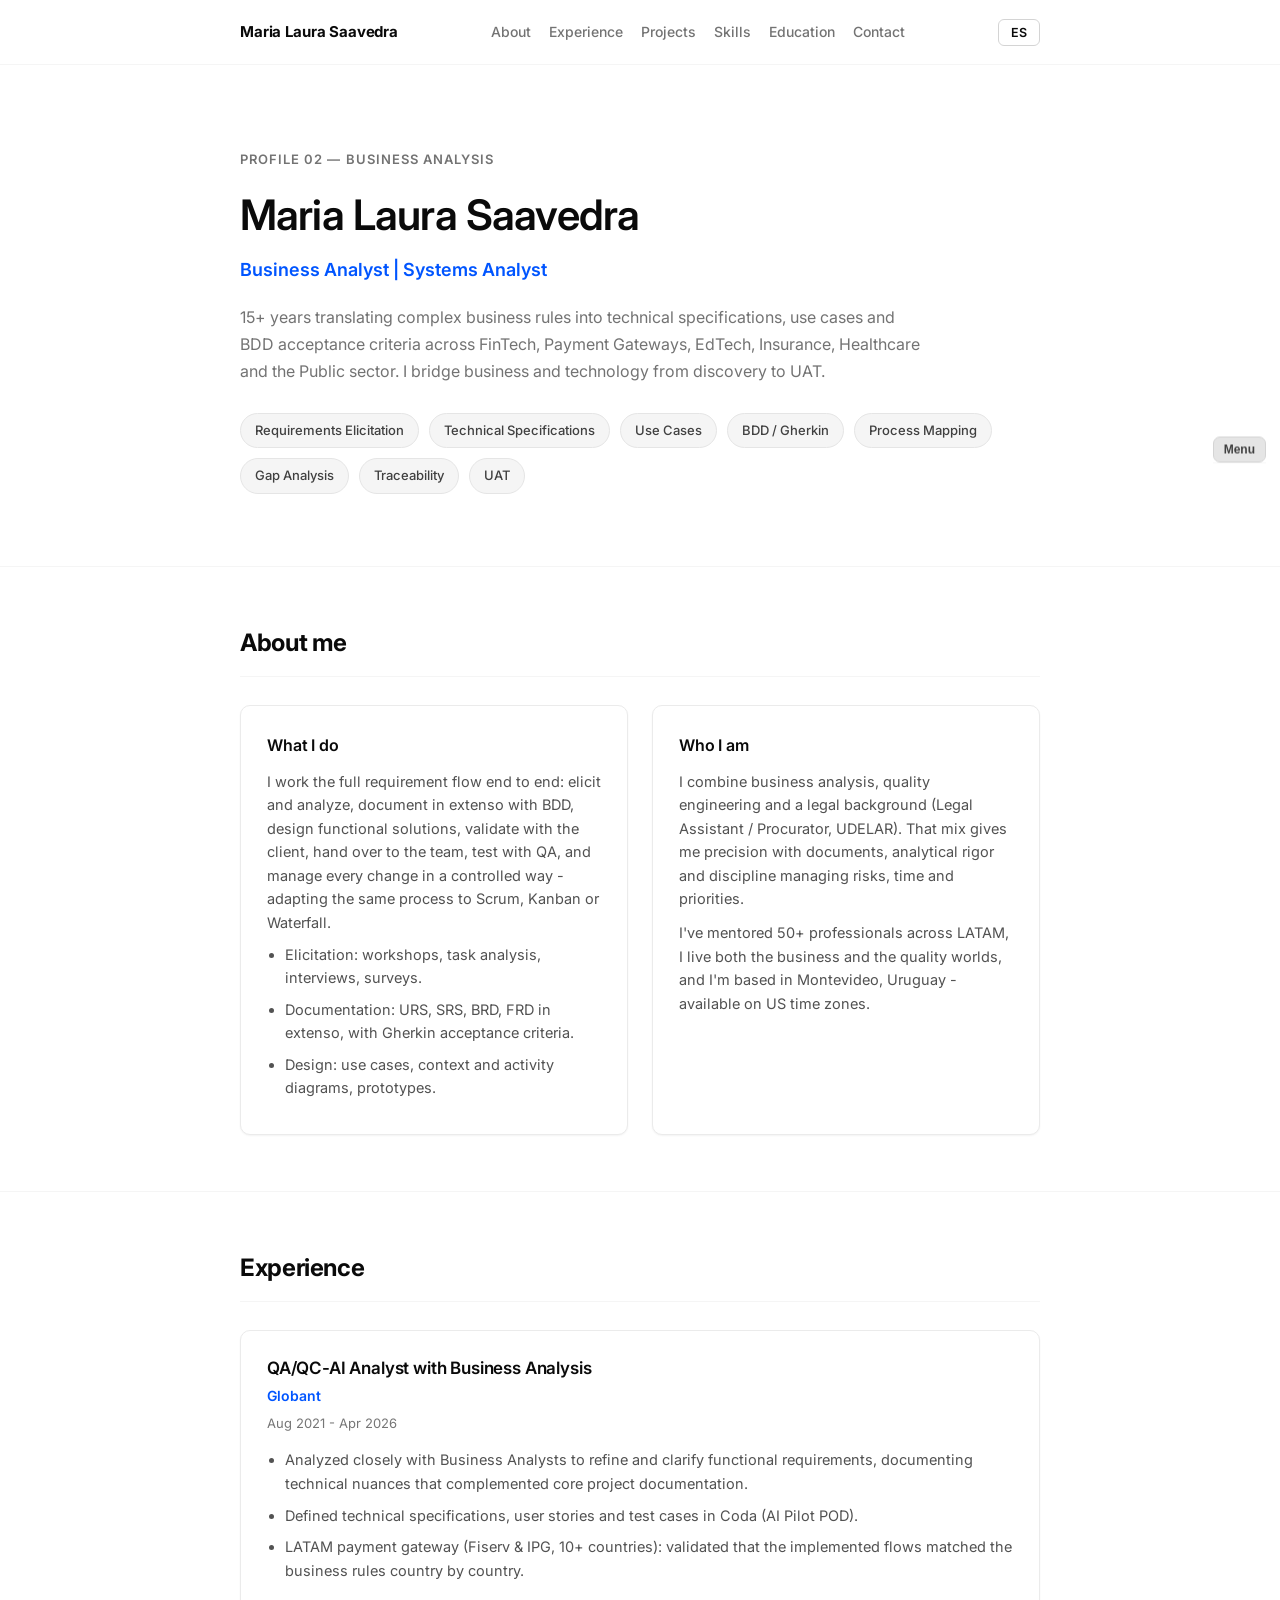
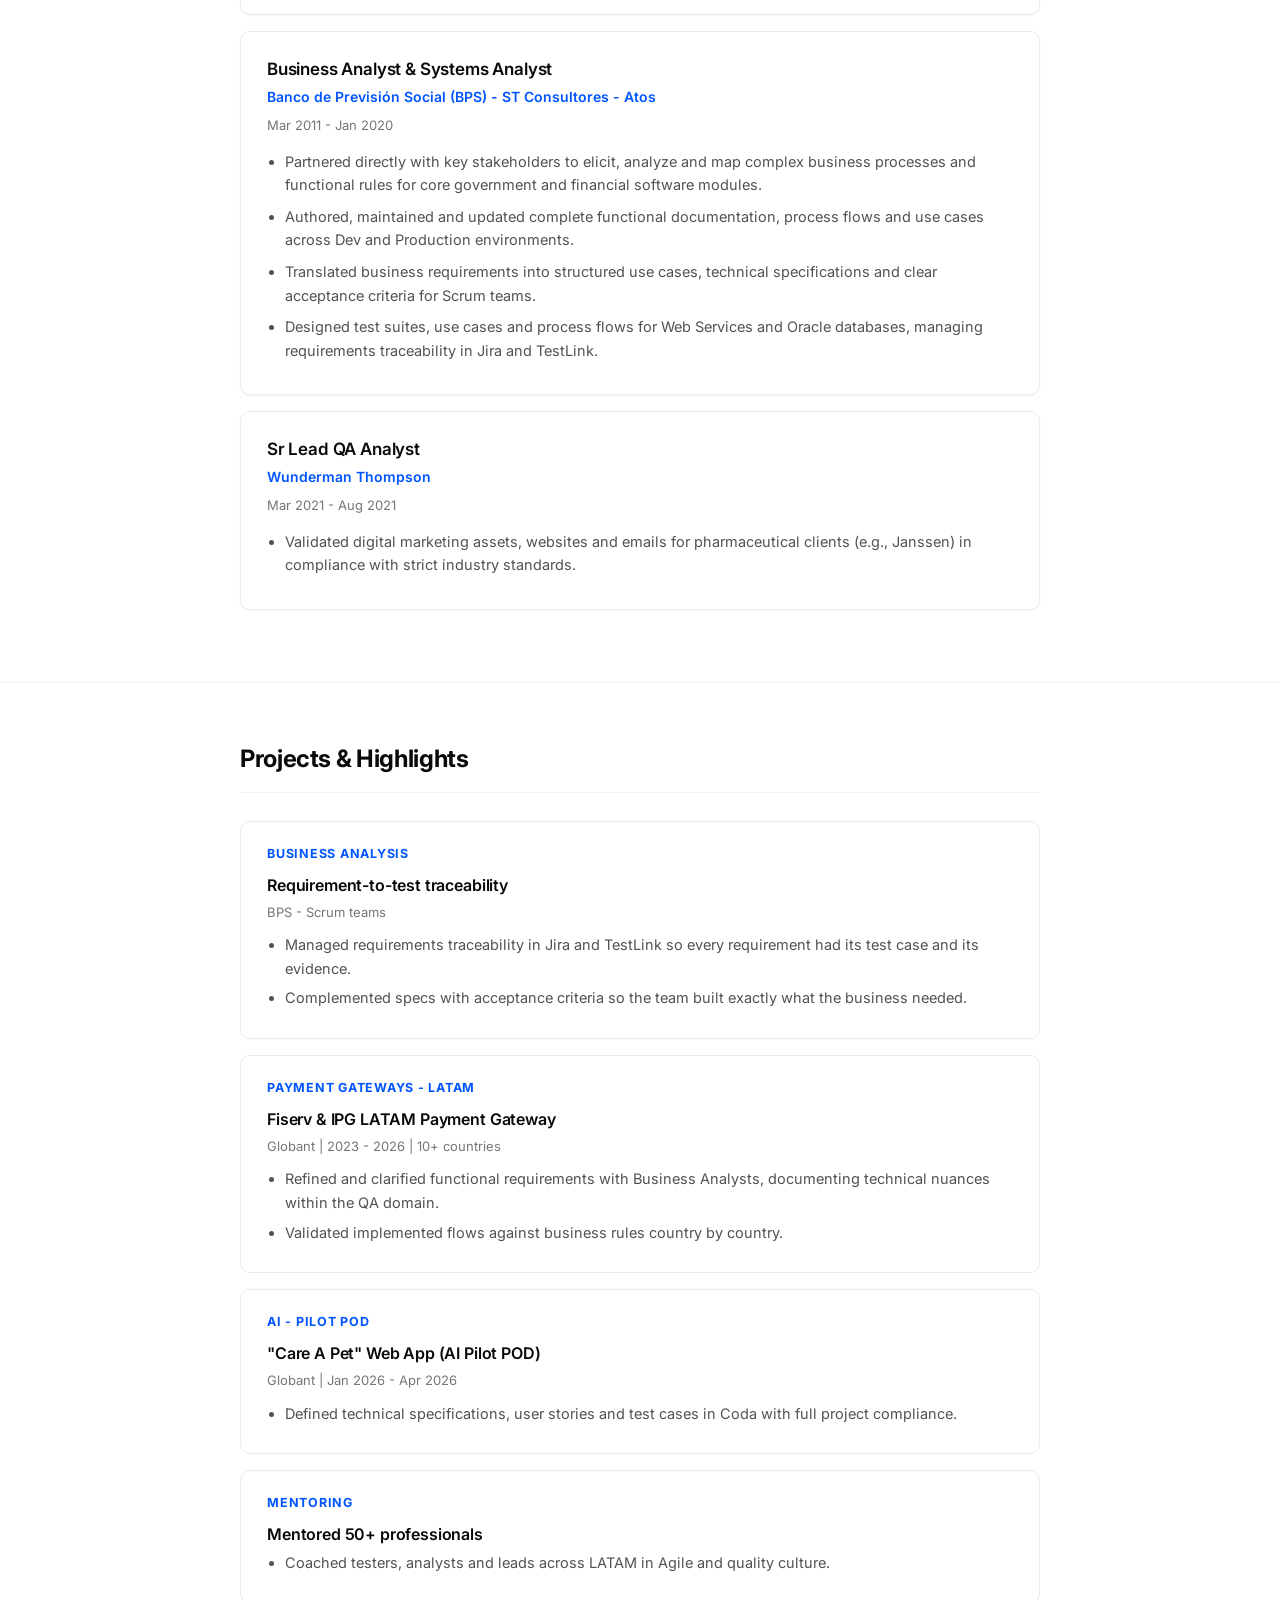
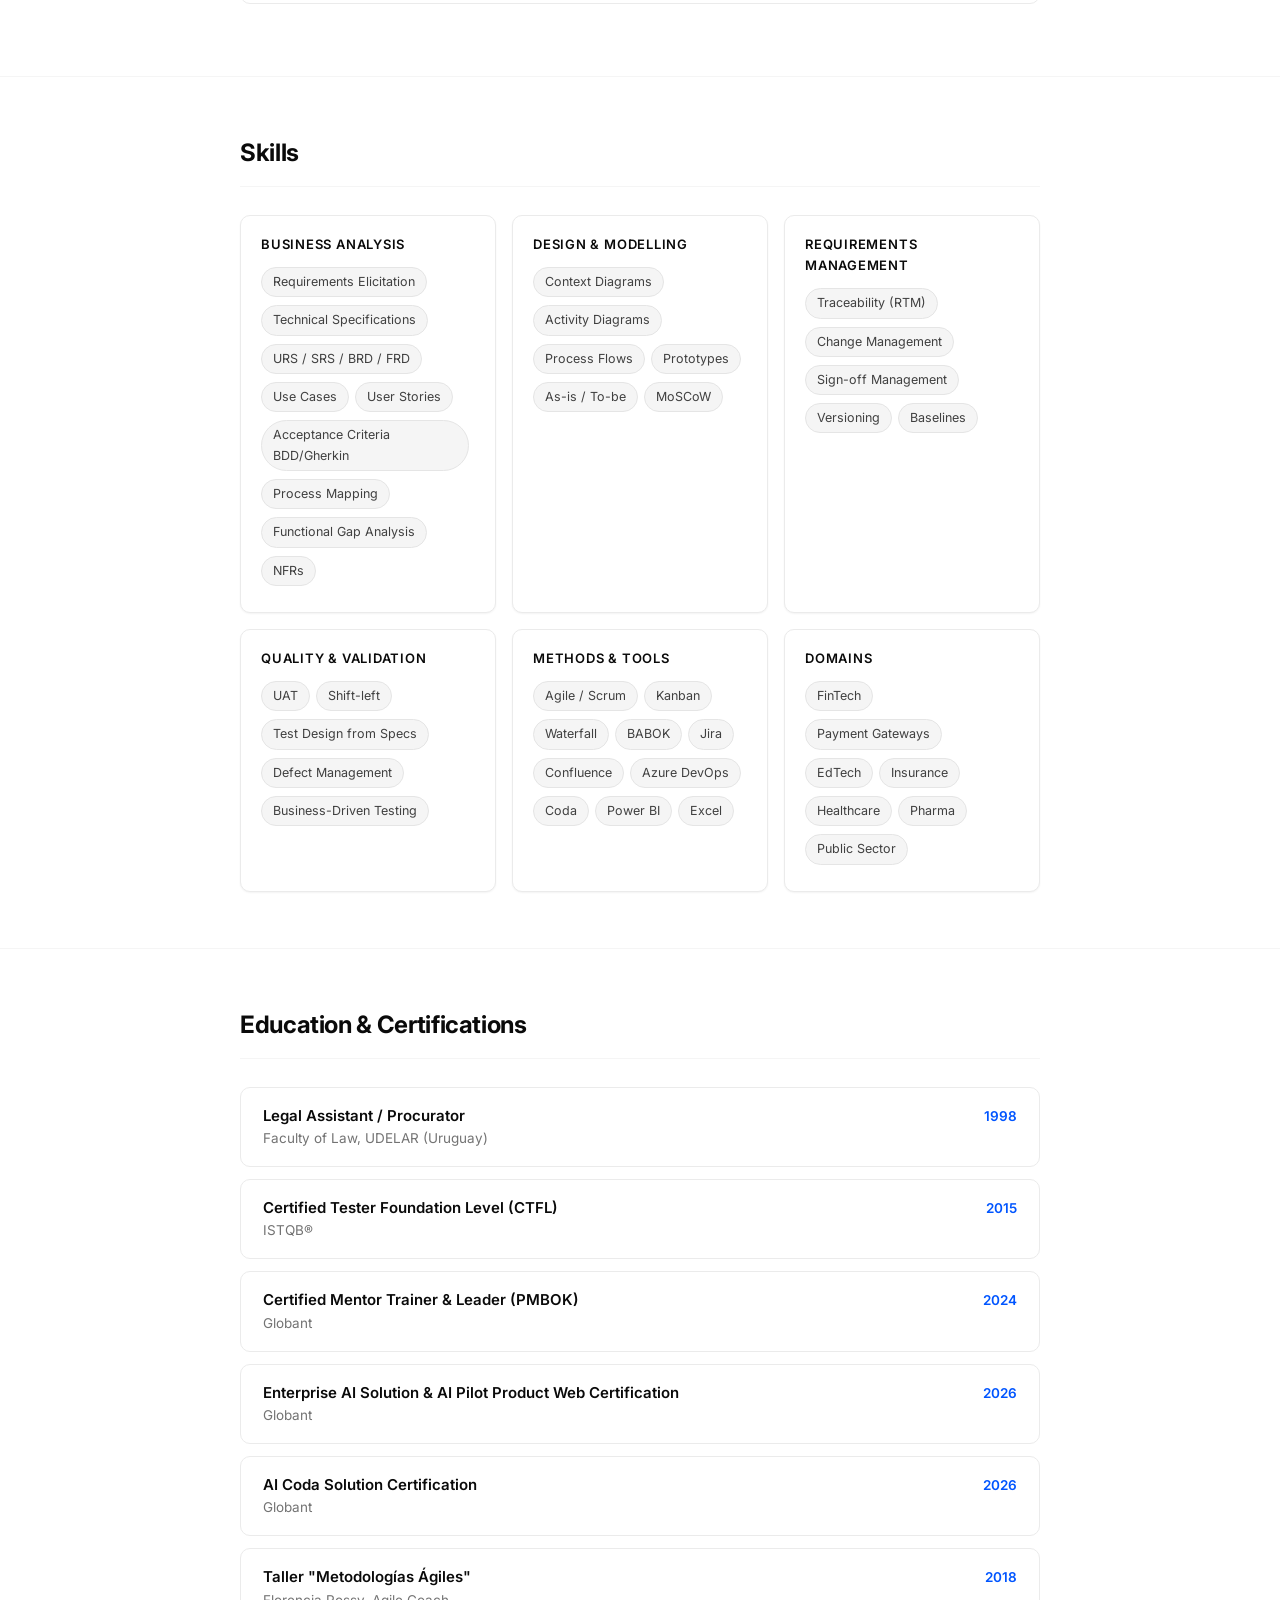
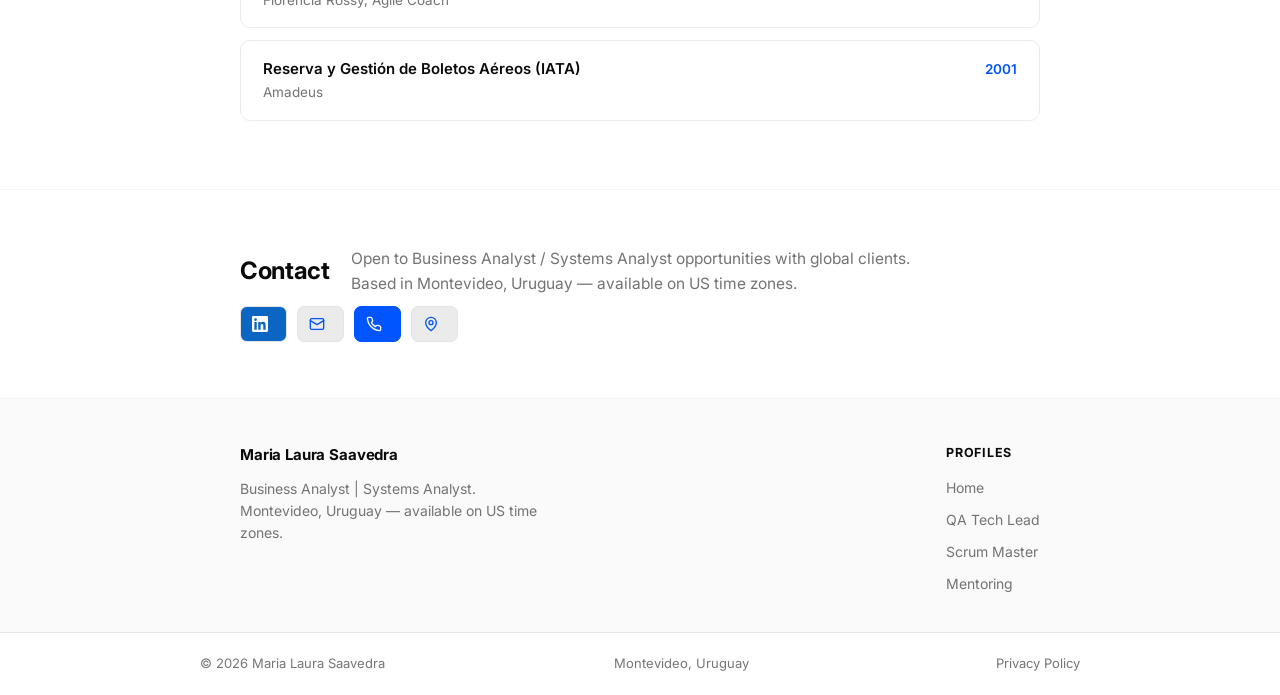
==== commit 0f4c23ce: "Contact: titulo, texto y logos en un mismo row" ====
--- a/ba.html
+++ b/ba.html
@@ -239,8 +239,8 @@
 
 <section id="contact" class="contact">
   <div class="container">
-    <h2 class="en">Contact</h2><h2 class="es">Contacto</h2>
     <div class="contact-info">
+      <h2 class="en">Contact</h2><h2 class="es">Contacto</h2>
       <p class="en">Open to Business Analyst / Systems Analyst opportunities with global clients.<br>Based in Montevideo, Uruguay &mdash; available on US time zones.</p>
       <p class="es">Disponible para oportunidades de Business Analyst / Systems Analyst con clientes globales.<br>Vivo en Montevideo, Uruguay &mdash; disponible en horarios de EE.UU.</p>
       <div class="contact-row">
--- a/styles.css
+++ b/styles.css
@@ -182,6 +182,7 @@
 /* CONTACT */
 .contact { background: var(--white); color: var(--ink-80); }
 .contact h2 { color: var(--ink); border-bottom-color: var(--ink-10); }
+.contact-info h2 { margin: 0; padding: 0; border: none; white-space: nowrap; }
 .contact p { color: var(--ink-50); font-size: 15.5px; }
 .contact-info { display: flex; flex-wrap: wrap; align-items: center; gap: 10px 22px; }
 .btn-icon { width: 14px; height: 14px; margin-right: 7px; vertical-align: -2px; color: var(--accent); }
